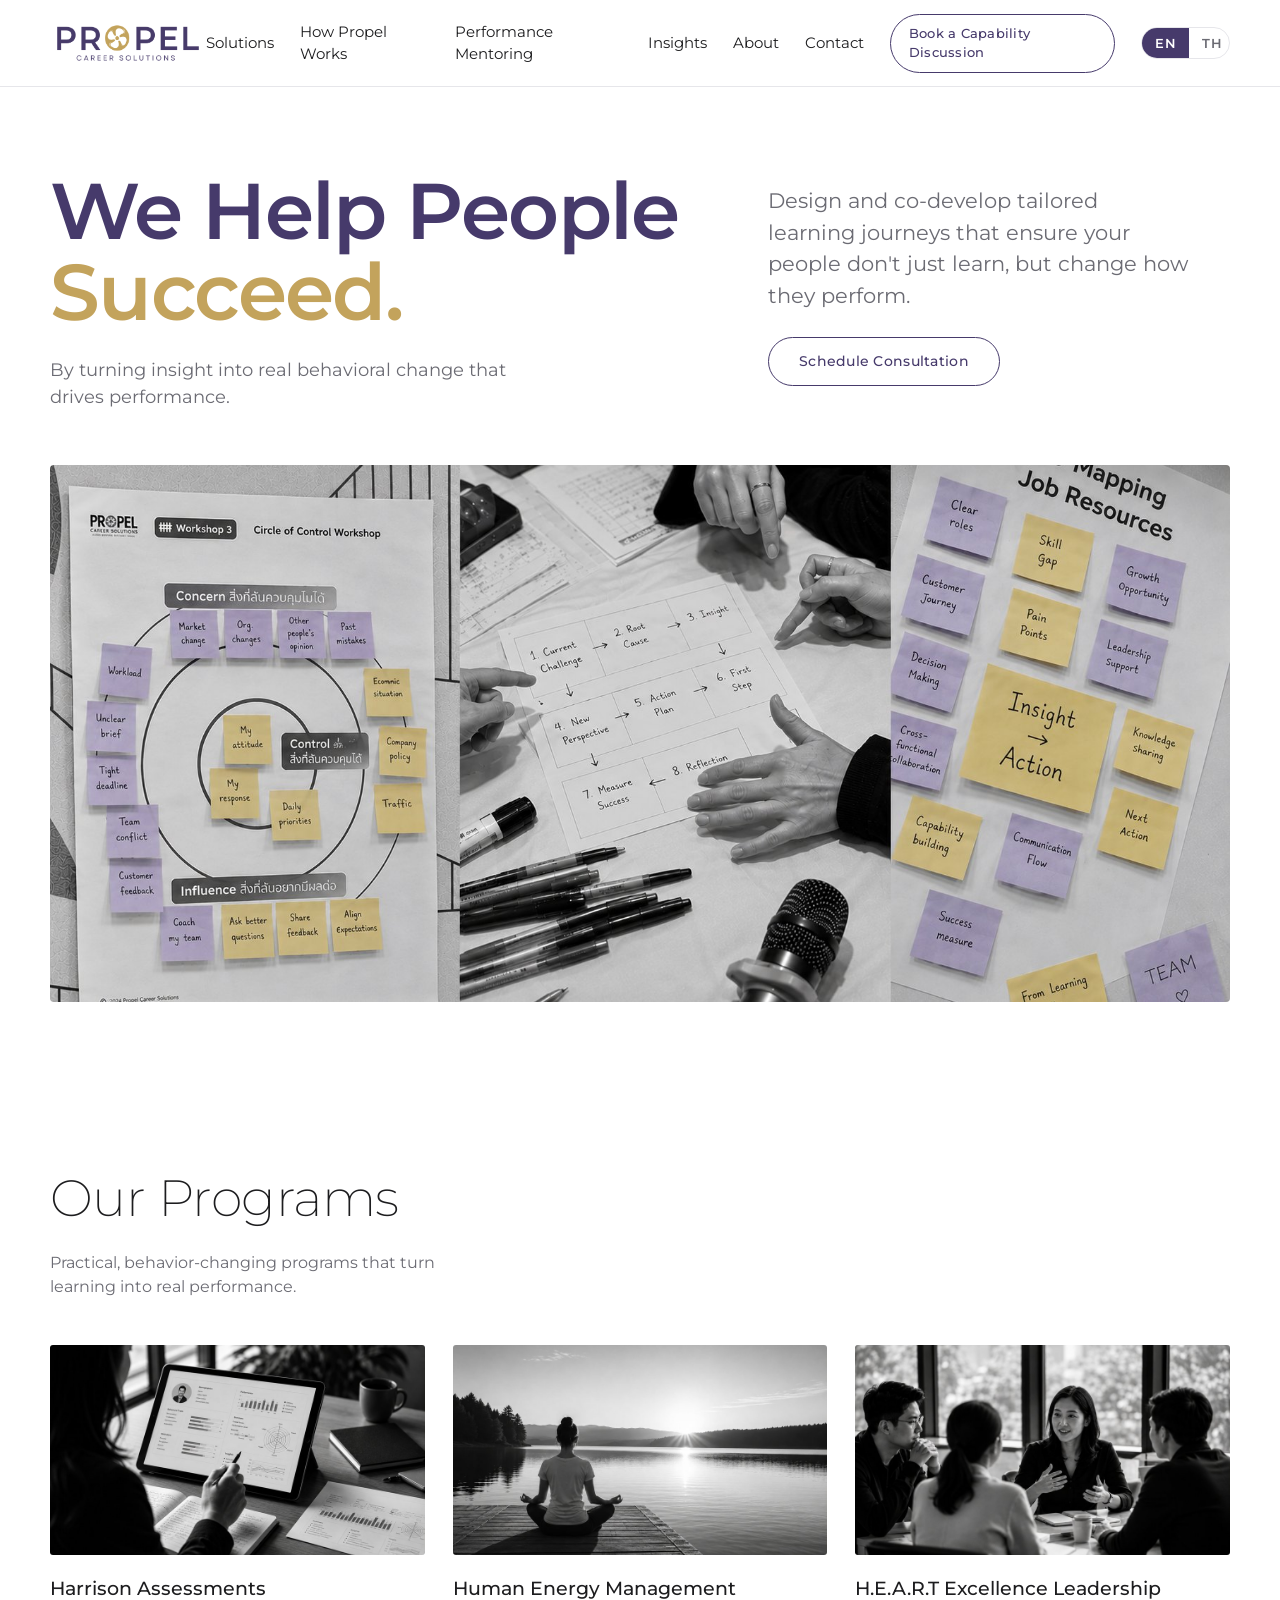
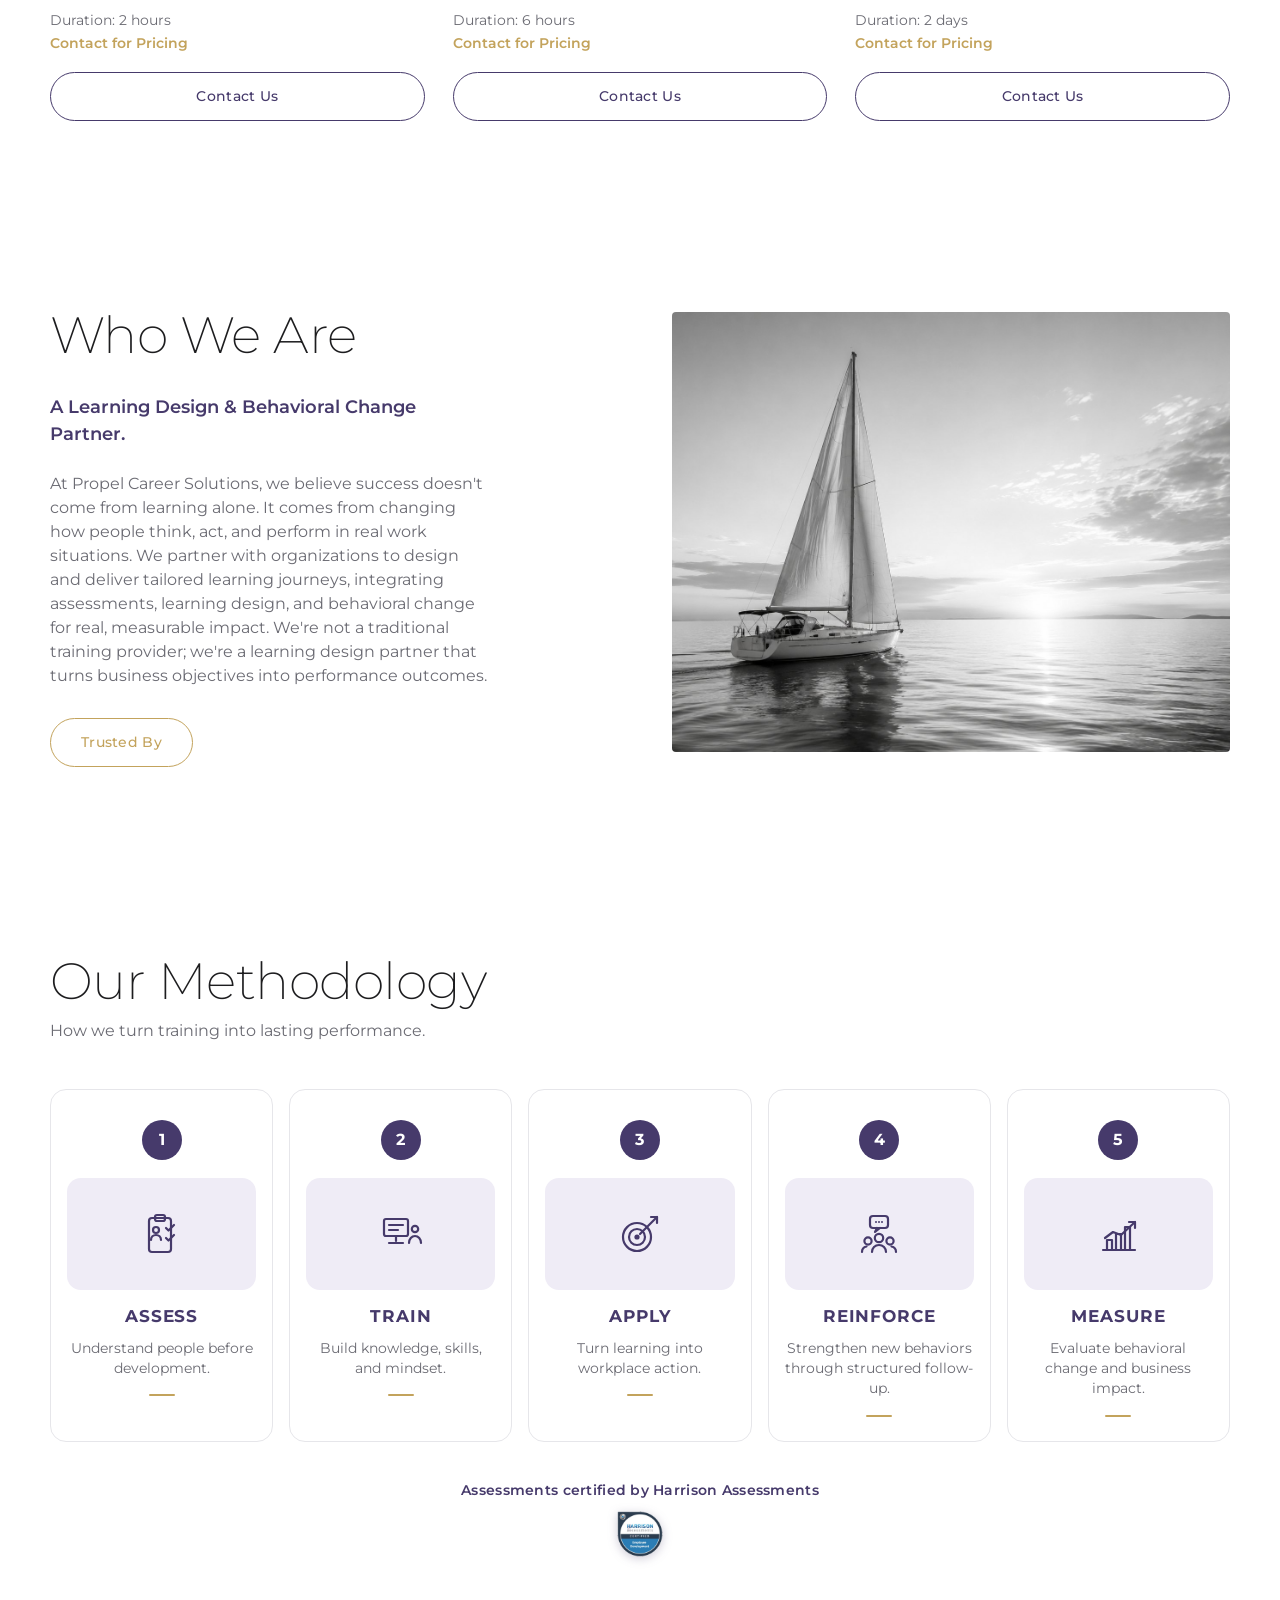
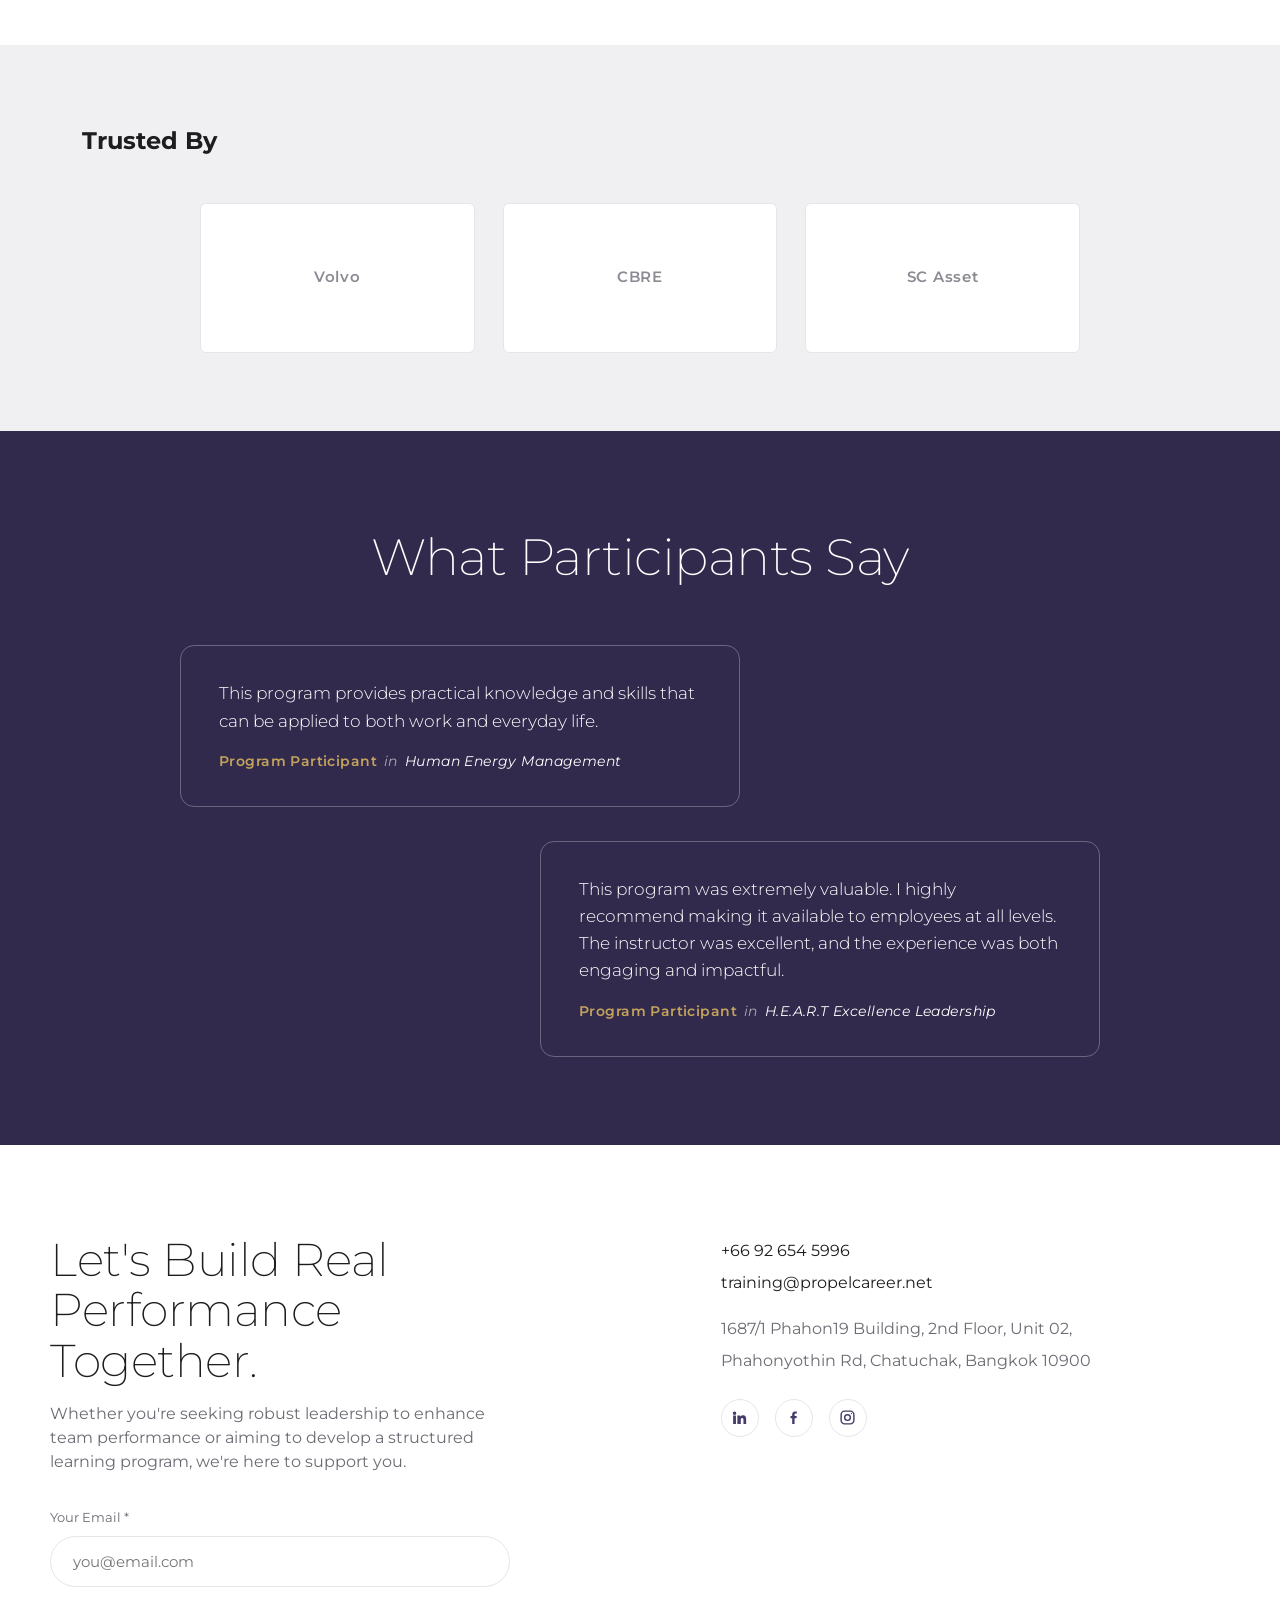
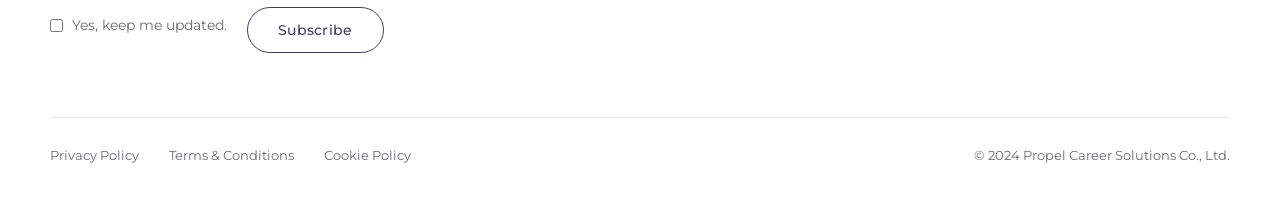
==== index.html @ 8bb2dc91 "Launch: full strategy-doc site — 6 solution pages, solutions hub, How Propel Works, Performance Ment" ====
<!DOCTYPE html>
<html lang="en">
<head>
<meta charset="UTF-8" />
<meta name="viewport" content="width=device-width, initial-scale=1.0" />
<title>Propel Career Solutions</title>
<link rel="preconnect" href="https://fonts.googleapis.com" />
<link rel="preconnect" href="https://fonts.gstatic.com" crossorigin />
<link href="https://fonts.googleapis.com/css2?family=Montserrat:wght@200;300;400;500;600;700&family=Prompt:wght@200;300;400;500;600;700&display=swap" rel="stylesheet" />

<!-- =================================================================== -->
<!--  ✏️  EDIT HERE — ALL WEBSITE TEXT LIVES IN THE <script> AT THE       -->
<!--      BOTTOM OF THIS FILE (look for the COPY block). Every line       -->
<!--      has an English (en) and Thai (th) version. Just replace the     -->
<!--      text between the quotes. Nothing else needs to change.          -->
<!-- =================================================================== -->

<style>
  :root{
    --purple:#463A6B;        /* brand purple */
    --purple-deep:#322A4D;   /* darker purple for dark sections */
    --gold:#C3A35C;          /* brand gold */
    --ink:#1d1d1f;           /* near-black text */
    --ink-soft:#6b6b73;      /* muted gray text */
    --line:#e6e6ea;          /* hairline borders */
    --bg:#ffffff;
    --bg-gray:#f0f0f2;       /* "As Seen On" light gray band */
    --maxw:1180px;
  }
  *{box-sizing:border-box;margin:0;padding:0}
  html{scroll-behavior:smooth}
  body{
    /* English -> Montserrat. Thai glyphs (absent in Montserrat) fall to Prompt */
    font-family:'Montserrat','Prompt',-apple-system,sans-serif;
    color:var(--ink);background:var(--bg);
    -webkit-font-smoothing:antialiased;line-height:1.5;
  }
  /* When Thai is selected, use Prompt for the whole UI */
  html[lang="th"] body{
    font-family:'Prompt','Montserrat',sans-serif;
  }
  .wrap{max-width:var(--maxw);margin:0 auto;padding:0 32px}
  a{color:inherit;text-decoration:none}
  img{max-width:100%;display:block}

  /* ---------- buttons ---------- */
  .btn{
    display:inline-block;border:1px solid var(--purple);color:var(--purple);
    border-radius:999px;padding:13px 30px;font-size:14px;font-weight:500;
    letter-spacing:.02em;transition:all .2s ease;cursor:pointer;background:none;
    font-family:inherit;
  }
  .btn:hover{background:var(--purple);color:#fff}
  .btn-gold{border-color:var(--gold);color:var(--gold)}
  .btn-gold:hover{background:var(--gold);color:#fff}
  .btn-light{border-color:rgba(255,255,255,.6);color:#fff}
  .btn-light:hover{background:#fff;color:var(--purple)}

  /* ---------- nav ---------- */
  header.nav{position:sticky;top:0;z-index:50;background:rgba(255,255,255,.92);
    backdrop-filter:blur(10px);border-bottom:1px solid var(--line)}
  .nav-inner{display:flex;align-items:center;justify-content:space-between;height:86px;padding-left:0;padding-right:0}
  .logo{display:flex;align-items:center}
  .logo img{height:50px;width:auto;display:block}
  nav.links{display:flex;align-items:center;gap:26px}
  nav.links a{font-size:15px;color:var(--ink);font-weight:400;transition:color .15s}
  nav.links a:hover{color:var(--purple)}
  nav.links a.nav-book{padding:9px 18px;font-size:13px;font-weight:500;color:var(--purple)}
  nav.links a.nav-book:hover{color:#fff}
  @media(max-width:1040px){
    nav.links a:not(.nav-book){display:none}
    .hamburger{display:flex}
  }
  .lang{display:flex;border:1px solid var(--line);border-radius:999px;overflow:hidden;font-size:12px}
  .lang button{border:none;background:none;padding:7px 13px;cursor:pointer;font-family:inherit;
    font-weight:600;color:var(--ink-soft);letter-spacing:.05em}
  .lang button.active{background:var(--purple);color:#fff}
  .hamburger{display:none;flex-direction:column;justify-content:center;gap:5px;
    background:none;border:none;cursor:pointer;padding:8px;margin-left:2px}
  .hamburger span{width:24px;height:2px;background:var(--purple);border-radius:2px;transition:.25s}
  .hamburger.open span:nth-child(1){transform:translateY(7px) rotate(45deg)}
  .hamburger.open span:nth-child(2){opacity:0}
  .hamburger.open span:nth-child(3){transform:translateY(-7px) rotate(-45deg)}
  .mobile-menu{display:none;flex-direction:column;background:#fff;border-top:1px solid var(--line)}
  .mobile-menu a{padding:16px 22px;font-size:17px;color:var(--ink);border-bottom:1px solid var(--line);text-decoration:none}
  .mobile-menu a:active{background:var(--bg-gray)}
  .mobile-menu.open{display:flex}

  /* ---------- hero ---------- */
  .hero{padding:84px 0 70px}
  .hero-top{display:grid;grid-template-columns:1.45fr 1fr;gap:48px;align-items:start}
  .hero-side{padding-top:14px}
  .hero h1{font-weight:600;font-size:clamp(44px,6.2vw,86px);line-height:1.02;
    letter-spacing:-.02em;color:var(--purple)}
  .hero h1 .gold{color:var(--gold);font-weight:600}
  .hero-tag{margin-top:24px;color:var(--ink-soft);font-size:18px;line-height:1.5;max-width:460px}
  .hero-side p{color:var(--ink-soft);font-size:21px;line-height:1.5;margin-bottom:26px;max-width:420px}
  .hero-img{margin-top:54px;height:clamp(280px,42vw,540px);border-radius:4px;
    background:#463a6b url("assets/hero-photo.jpg") center/cover no-repeat;
    position:relative;overflow:hidden}
  .hero-img .ph{display:none}

  /* ---------- section heading ---------- */
  .sec{padding:88px 0}
  .sec h2{font-weight:200;font-size:clamp(32px,4vw,52px);letter-spacing:-.01em;color:var(--ink)}
  .lead{color:var(--ink-soft);font-size:16px;max-width:420px}

  /* ---------- programs ---------- */
  .prog-head{margin-bottom:46px}
  .prog-head .lead{margin-top:14px}
  .cards{display:grid;grid-template-columns:repeat(3,1fr);gap:28px}
  .card .thumb{height:210px;border-radius:3px;background:#d9d6e2;position:relative;overflow:hidden;
    display:flex;align-items:center;justify-content:center;color:rgba(255,255,255,.92)}
  .card:nth-child(1) .thumb{background:#463a6b url("assets/prog-harrison.jpg") center/cover no-repeat}
  .card:nth-child(2) .thumb{background:#322a4d url("assets/prog-energy.jpg") center/cover no-repeat}
  .card:nth-child(3) .thumb{background:#322a4d url("assets/prog-leadership.jpg") center/cover no-repeat}
  .card h3{font-size:19px;font-weight:500;margin:20px 0 6px}
  .card .meta{color:var(--ink-soft);font-size:14px}
  .card .price{color:var(--gold);font-size:14px;font-weight:600;margin:2px 0 18px}
  .card .btn{width:100%;text-align:center}

  /* ---------- about ---------- */
  .about{display:grid;grid-template-columns:1fr 1fr;gap:64px;align-items:center}
  .about-img{height:440px;border-radius:4px;
    background:#322a4d url("assets/about-photo.jpg") center/cover no-repeat;
    position:relative;overflow:hidden}
  .about-img .ph{display:none}
  .about-text p{color:var(--ink-soft);font-size:16px;margin:24px 0 30px;max-width:440px}
  .about-text .about-lead{color:var(--purple);font-weight:600;font-size:18px;margin:20px 0 0;max-width:440px}
  /* methodology */
  .method{display:grid;grid-template-columns:repeat(5,1fr);gap:16px;margin-top:46px}
  .mstep{border:1px solid var(--line);border-radius:16px;padding:30px 16px 24px;text-align:center;position:relative}
  .mnum{width:40px;height:40px;border-radius:50%;background:var(--purple);color:#fff;font-weight:700;font-size:16px;
    display:flex;align-items:center;justify-content:center;margin:0 auto 18px}
  .micon{width:100%;height:112px;border-radius:14px;background:#efecf6;display:flex;align-items:center;justify-content:center;margin:0 auto 14px;position:relative}
  .micon svg{width:48px;height:48px;color:var(--purple)}
  .mstep h3{font-size:17px;font-weight:700;letter-spacing:.05em;color:var(--purple);text-transform:uppercase;margin-bottom:8px}
  .mstep p{font-size:13.5px;color:var(--ink-soft);line-height:1.5}
  .mstep::after{content:"";display:block;width:26px;height:2px;background:var(--gold);border-radius:2px;margin:16px auto 0}
  .micon{position:relative}
  .method-cert{display:flex;flex-direction:column;align-items:center;gap:10px;margin-top:38px}
  .method-cert img{width:46px;height:46px;filter:drop-shadow(0 2px 5px rgba(70,58,107,.25))}
  .method-cert span{font-size:14px;font-weight:600;color:var(--purple);letter-spacing:.02em}
  @media(max-width:860px){.method{grid-template-columns:1fr 1fr;gap:14px}}
  @media(max-width:480px){.method{grid-template-columns:1fr}}

  /* ---------- clients ---------- */
  .clients{background:var(--bg-gray);padding:78px 0}
  .clients h2{margin-bottom:44px}
  .logos{display:grid;grid-template-columns:repeat(3,1fr);gap:28px;max-width:880px;margin:0 auto}
  .logos .box{height:150px;background:#fff;border:1px solid var(--line);border-radius:6px;
    display:flex;align-items:center;justify-content:center;color:#8a8a93;font-size:15px;
    font-weight:600;letter-spacing:.05em;padding:26px}
  .logos .box img{max-height:64px;max-width:80%;width:auto;object-fit:contain}

  /* ---------- dark sections ---------- */
  .dark{background:var(--purple-deep);color:#fff}
  .dark h2{color:#fff;text-align:center;margin-bottom:50px}
  .posts{display:grid;grid-template-columns:repeat(3,1fr);gap:26px}
  .post{height:300px;border-radius:3px;position:relative;overflow:hidden;
    background:linear-gradient(180deg,#5a4f80,#322a4d)}
  .post:nth-child(2){background:linear-gradient(180deg,#7d7148,#322a4d)}
  .post:nth-child(3){background:linear-gradient(180deg,#6b6286,#241e38)}
  .post .pt{position:absolute;left:24px;right:24px;bottom:22px;color:#fff;
    font-size:18px;font-weight:500;line-height:1.3}
  .post .pdate{position:absolute;left:24px;top:22px;color:#ffffff99;font-size:12px;letter-spacing:.06em}

  /* ---------- testimonials ---------- */
  .quotes{display:flex;flex-direction:column;gap:34px;max-width:920px;margin:0 auto}
  .quote{border:1px solid rgba(255,255,255,.28);border-radius:14px;padding:34px 38px;max-width:560px}
  .quote:nth-child(even){align-self:flex-end}
  .quote p{font-size:17px;font-weight:300;line-height:1.6;color:#fff;margin-bottom:16px}
  .quote .who{font-size:14px;letter-spacing:.03em}
  .quote .who .role{color:var(--gold);font-weight:600}
  .quote .who .cin{font-style:italic;color:rgba(255,255,255,.6);font-weight:400;margin:0 7px}
  .quote .who .course{font-style:italic;font-weight:400;color:#fff}

  /* ---------- subscribe + footer ---------- */
  .foot{padding:90px 0 50px}
  .foot-top{display:grid;grid-template-columns:1.2fr 1fr;gap:60px}
  .foot h2{font-weight:200;font-size:clamp(30px,3.6vw,46px);letter-spacing:-.01em;max-width:480px;line-height:1.1}
  .sub-sub{color:var(--ink-soft);font-size:16px;max-width:470px;margin-top:16px}
  .field{margin-top:34px;max-width:460px}
  .field label{display:block;font-size:13px;color:var(--ink-soft);margin-bottom:8px}
  .field input[type=email]{width:100%;border:1px solid var(--line);border-radius:999px;
    padding:15px 22px;font-size:15px;font-family:inherit;outline:none}
  .field input[type=email]:focus{border-color:var(--purple)}
  .subrow{display:flex;align-items:center;gap:20px;margin-top:20px;flex-wrap:wrap}
  .subrow label{display:flex;align-items:center;gap:9px;font-size:14px;color:var(--ink-soft)}
  .contact{font-size:16px;color:var(--ink);line-height:2}
  .contact .muted{color:var(--ink-soft)}
  .social{display:flex;gap:16px;margin-top:22px}
  .social a{width:38px;height:38px;border:1px solid var(--line);border-radius:50%;
    display:flex;align-items:center;justify-content:center;color:var(--purple);transition:all .2s}
  .social a:hover{background:var(--purple);color:#fff;border-color:var(--purple)}
  .legal{border-top:1px solid var(--line);margin-top:64px;padding-top:28px;
    display:flex;justify-content:space-between;flex-wrap:wrap;gap:18px;
    font-size:13px;color:var(--ink-soft)}
  .legal .ll{display:flex;gap:30px;flex-wrap:wrap}

  /* ---------- responsive ---------- */
  @media(max-width:860px){
    nav.links{gap:14px}
    nav.links a:not(.nav-book){display:none}
    .nav-inner{padding-left:22px;padding-right:22px}
    .hamburger{display:flex}
    .hero.wrap,.sec.wrap,.foot.wrap{padding-left:22px;padding-right:22px}
    .hero-top,.prog-head,.about,.foot-top{grid-template-columns:1fr;gap:30px}
    .cards,.logos,.posts{grid-template-columns:1fr}
    .logos{grid-template-columns:1fr 1fr}
    .quote,.quote:nth-child(even){align-self:stretch;max-width:none}
    .about-img{height:320px}
    .hero-side{order:2}
  }
</style>
<!-- structured-data -->
<script type="application/ld+json">
{
 "@context": "https://schema.org",
 "@graph": [
  {
   "@type": "Organization",
   "@id": "https://propelcareer.net/#org",
   "name": "Propel Career Solutions",
   "url": "https://propelcareer.net/",
   "logo": "https://propelcareer.net/assets/propel-logo-official.png",
   "description": "A partner in capability development and performance mentoring in Thailand — turning training into workplace application and measurable progress.",
   "email": "training@propelcareer.net",
   "telephone": "+66926545996",
   "address": {
    "@type": "PostalAddress",
    "streetAddress": "1687/1 Phahon19 Building, 2nd Floor, Unit 02, Phahonyothin Rd",
    "addressLocality": "Chatuchak",
    "addressRegion": "Bangkok",
    "postalCode": "10900",
    "addressCountry": "TH"
   }
  },
  {
   "@type": "WebSite",
   "name": "Propel Career Solutions",
   "url": "https://propelcareer.net/",
   "publisher": {
    "@id": "https://propelcareer.net/#org"
   }
  }
 ]
}
</script>
</head>
<body>

<!-- ===================== NAV ===================== -->
<header class="nav">
  <div class="wrap nav-inner">
    <a class="logo" href="#top">
      <img src="assets/propel-logo-official.png" alt="Propel Career Solutions" />
    </a>
    <nav class="links">
      <a href="solutions.html" data-i18n="nav_solutions">Solutions</a>
      <a href="how-propel-works.html" data-i18n="nav_how">How Propel Works</a>
      <a href="performance-mentoring.html" data-i18n="nav_mentoring">Performance Mentoring</a>
      <a href="insights.html" data-i18n="nav_insights">Insights</a>
      <a href="about.html" data-i18n="nav_about">About</a>
      <a href="contact.html" data-i18n="nav_contact">Contact</a>
      <a href="contact.html" class="btn nav-book" data-i18n="nav_book">Book a Capability Discussion</a>
      <div class="lang">
        <button data-lang="en" class="active">EN</button>
        <button data-lang="th">TH</button>
      </div>
      <button class="hamburger" aria-label="Menu" onclick="toggleMenu()"><span></span><span></span><span></span></button>
    </nav>
  </div>
  <div class="mobile-menu" id="mmenu">
    <a href="solutions.html" data-i18n="nav_solutions" onclick="closeMenu()">Solutions</a>
    <a href="how-propel-works.html" data-i18n="nav_how" onclick="closeMenu()">How Propel Works</a>
    <a href="performance-mentoring.html" data-i18n="nav_mentoring" onclick="closeMenu()">Performance Mentoring</a>
    <a href="insights.html" data-i18n="nav_insights" onclick="closeMenu()">Insights</a>
    <a href="about.html" data-i18n="nav_about" onclick="closeMenu()">About</a>
    <a href="contact.html" data-i18n="nav_contact" onclick="closeMenu()">Contact</a>
  </div>
</header>

<a id="top"></a>

<!-- ===================== HERO ===================== -->
<section class="hero wrap">
  <div class="hero-top">
    <div class="hero-lead">
      <h1><span data-i18n="hero_line1">Navigate.</span> <span data-i18n="hero_line2">Grow.</span><br /><span class="gold" data-i18n="hero_line3">Arrive.</span></h1>
      <p class="hero-tag" data-i18n="hero_tag">By turning insight into real behavioral change that drives performance.</p>
    </div>
    <div class="hero-side">
      <p data-i18n="hero_sub">A welcoming line that tells visitors what Propel does and why it matters to their career journey.</p>
      <a class="btn" href="#contact" data-i18n="hero_cta">Explore Programs</a>
    </div>
  </div>
  <div class="hero-img"><div class="ph" data-i18n="hero_img">[ hero image — replace ]</div></div>
</section>

<!-- ===================== PROGRAMS ===================== -->
<section class="sec wrap" id="programs">
  <div class="prog-head">
    <h2 data-i18n="prog_title">Career Development Programs</h2>
    <p class="lead" data-i18n="prog_lead">A short paragraph introducing your training and coaching programs.</p>
  </div>
  <div class="cards">
    <div class="card">
      <div class="thumb"></div>
      <h3 data-i18n="p1_title">Program One</h3>
      <div class="meta" data-i18n="p1_meta">Duration / format</div>
      <div class="price" data-i18n="p1_price">Free</div>
      <a class="btn" href="#contact" data-i18n="card_cta">View Details</a>
    </div>
    <div class="card">
      <div class="thumb"></div>
      <h3 data-i18n="p2_title">Program Two</h3>
      <div class="meta" data-i18n="p2_meta">Duration / format</div>
      <div class="price" data-i18n="p2_price">Free</div>
      <a class="btn" href="#contact" data-i18n="card_cta2">View Details</a>
    </div>
    <div class="card">
      <div class="thumb"></div>
      <h3 data-i18n="p3_title">Program Three</h3>
      <div class="meta" data-i18n="p3_meta">Duration / format</div>
      <div class="price" data-i18n="p3_price">Free</div>
      <a class="btn" href="#contact" data-i18n="card_cta3">View Details</a>
    </div>
  </div>
</section>

<!-- ===================== ABOUT ===================== -->
<section class="sec wrap" id="about">
  <div class="about">
    <div class="about-text">
      <h2 data-i18n="about_title">About</h2>
      <p class="about-lead" data-i18n="about_lead">A Learning Design &amp; Behavioral Change Partner.</p>
      <p data-i18n="about_body">A space to share Propel's story.</p>
      <a class="btn btn-gold" href="#clients" data-i18n="about_cta">Read More</a>
    </div>
    <div class="about-img"><div class="ph" data-i18n="about_img">[ portrait / team photo ]</div></div>
  </div>
</section>

<!-- ===================== METHODOLOGY ===================== -->
<section class="sec wrap" id="methodology">
  <h2 data-i18n="method_title">Our Methodology</h2>
  <p class="lead" data-i18n="method_lead">How we turn training into lasting performance.</p>
  <div class="method">
    <div class="mstep certified">
      <div class="mnum">1</div>
      <div class="micon"><svg viewBox="0 0 48 48" fill="none" stroke="currentColor" stroke-width="2.2" stroke-linecap="round" stroke-linejoin="round"><rect x="11" y="8" width="22" height="34" rx="3"/><rect x="17" y="5" width="10" height="6" rx="2"/><circle cx="18" cy="20" r="3"/><path d="M13 30c0-3 2.2-5 5-5s5 2 5 5"/><path d="M28 18l2.5 2.5L36 15"/><path d="M28 28l2.5 2.5L36 25"/></svg></div>
      <h3 data-i18n="m1_t">Assess</h3>
      <p data-i18n="m1_d">Understand people before development.</p>
    </div>
    <div class="mstep">
      <div class="mnum">2</div>
      <div class="micon"><svg viewBox="0 0 48 48" fill="none" stroke="currentColor" stroke-width="2.2" stroke-linecap="round" stroke-linejoin="round"><rect x="7" y="9" width="24" height="17" rx="2"/><line x1="12" y1="15" x2="26" y2="15"/><line x1="12" y1="20" x2="21" y2="20"/><line x1="19" y1="26" x2="19" y2="31"/><line x1="12" y1="33" x2="26" y2="33"/><circle cx="38" cy="19" r="3.2"/><path d="M32 33c0-4 2.7-7 6-7s6 3 6 7"/></svg></div>
      <h3 data-i18n="m2_t">Train</h3>
      <p data-i18n="m2_d">Build knowledge, skills, and mindset.</p>
    </div>
    <div class="mstep">
      <div class="mnum">3</div>
      <div class="micon"><svg viewBox="0 0 48 48" fill="none" stroke="currentColor" stroke-width="2.2" stroke-linecap="round" stroke-linejoin="round"><circle cx="21" cy="27" r="14"/><circle cx="21" cy="27" r="8"/><circle cx="21" cy="27" r="2.6" fill="currentColor" stroke="none"/><line x1="24" y1="24" x2="41" y2="7"/><path d="M35 7h6v6"/></svg></div>
      <h3 data-i18n="m3_t">Apply</h3>
      <p data-i18n="m3_d">Turn learning into workplace action.</p>
    </div>
    <div class="mstep">
      <div class="mnum">4</div>
      <div class="micon"><svg viewBox="0 0 48 48" fill="none" stroke="currentColor" stroke-width="2.2" stroke-linecap="round" stroke-linejoin="round"><rect x="15" y="6" width="18" height="12" rx="3"/><circle cx="21" cy="12" r="1" fill="currentColor" stroke="none"/><circle cx="24" cy="12" r="1" fill="currentColor" stroke="none"/><circle cx="27" cy="12" r="1" fill="currentColor" stroke="none"/><path d="M22 18l-2 4 5-4"/><circle cx="24" cy="28" r="4.2"/><circle cx="13" cy="31" r="3.6"/><circle cx="35" cy="31" r="3.6"/><path d="M17 42c0-4 3-7 7-7s7 3 7 7"/><path d="M7 42c0-3 2-5 4.5-5.5"/><path d="M41 42c0-3-2-5-4.5-5.5"/></svg></div>
      <h3 data-i18n="m4_t">Reinforce</h3>
      <p data-i18n="m4_d">Strengthen new behaviors through structured follow-up.</p>
    </div>
    <div class="mstep">
      <div class="mnum">5</div>
      <div class="micon"><svg viewBox="0 0 48 48" fill="none" stroke="currentColor" stroke-width="2.2" stroke-linecap="round" stroke-linejoin="round"><line x1="9" y1="40" x2="41" y2="40"/><rect x="13" y="30" width="5" height="10"/><rect x="22" y="24" width="5" height="16"/><rect x="31" y="17" width="5" height="23"/><path d="M11 28l8-6 8 3 14-13"/><path d="M35 12h6v6"/></svg></div>
      <h3 data-i18n="m5_t">Measure</h3>
      <p data-i18n="m5_d">Evaluate behavioral change and business impact.</p>
    </div>
  </div>
  <div class="method-cert"><span data-i18n="method_cert">Certified by Harrison Assessments</span><img src="assets/harrison-certified.png" alt="Harrison Assessments Certified — Employee Development" /></div>
</section>

<!-- ===================== CLIENTS ===================== -->
<section class="clients" id="clients">
  <div class="wrap">
    <h2 data-i18n="clients_title">Trusted By</h2>
    <div class="logos">
      <div class="box"><span data-i18n="cl1">Client 1</span></div>
      <div class="box"><span data-i18n="cl2">Client 2</span></div>
      <div class="box"><span data-i18n="cl3">Client 3</span></div>
    </div>
  </div>
</section>

<!-- ===================== INSIGHTS (dark) — hidden until blog content is ready ===================== -->
<section class="dark sec" id="insights" style="display:none">
  <div class="wrap">
    <h2 data-i18n="posts_title">Latest Insights</h2>
    <div class="posts">
      <div class="post"><div class="pdate" data-i18n="b1_date">Date</div><div class="pt" data-i18n="b1_title">Article title one</div></div>
      <div class="post"><div class="pdate" data-i18n="b2_date">Date</div><div class="pt" data-i18n="b2_title">Article title two</div></div>
      <div class="post"><div class="pdate" data-i18n="b3_date">Date</div><div class="pt" data-i18n="b3_title">Article title three</div></div>
    </div>
  </div>
</section>

<!-- ===================== TESTIMONIALS (dark) ===================== -->
<section class="dark sec">
  <div class="wrap">
    <h2 data-i18n="test_title">Testimonials</h2>
    <div class="quotes">
      <div class="quote">
        <p data-i18n="t1_text">A short quote from a client about working with Propel and the results they saw.</p>
        <div class="who"><span class="role" data-i18n="t1_who">Program Participant</span><span class="cin" data-i18n="t_in">in</span><span class="course" data-i18n="t1_course">Human Energy Management</span></div>
      </div>
      <div class="quote">
        <p data-i18n="t2_text">A short quote from a client about working with Propel and the results they saw.</p>
        <div class="who"><span class="role" data-i18n="t2_who">Program Participant</span><span class="cin" data-i18n="t_in">in</span><span class="course" data-i18n="t2_course">H.E.A.R.T Excellence Leadership</span></div>
      </div>
    </div>
  </div>
</section>

<!-- ===================== SUBSCRIBE + FOOTER ===================== -->
<section class="foot wrap" id="contact">
  <div class="foot-top">
    <div>
      <h2 data-i18n="sub_title">Get career insights in your inbox. Subscribe.</h2>
      <p class="sub-sub" data-i18n="sub_sub"></p>
      <form class="field" onsubmit="return false">
        <label data-i18n="sub_label">Your Email *</label>
        <input type="email" placeholder="you@email.com" />
        <div class="subrow">
          <label><input type="checkbox" /> <span data-i18n="sub_check">Yes, subscribe me to your newsletter.</span></label>
          <button class="btn" type="submit" data-i18n="sub_btn">Subscribe</button>
        </div>
      </form>
    </div>
    <div class="contact">
      <div data-i18n="c_phone">+66 0-000-0000</div>
      <div data-i18n="c_email">hello@propelcareer.co</div>
      <div style="height:14px"></div>
      <div class="muted" data-i18n="c_addr1">Address line 1</div>
      <div class="muted" data-i18n="c_addr2">Bangkok, Thailand</div>
      <div class="social">
        <a href="#" aria-label="LinkedIn"><svg width="17" height="17" viewBox="0 0 24 24" fill="currentColor"><path d="M4.98 3.5A2.5 2.5 0 1 0 5 8.5a2.5 2.5 0 0 0-.02-5zM3 9h4v12H3zM9 9h3.8v1.7h.05c.53-1 1.83-2.05 3.77-2.05 4.03 0 4.78 2.65 4.78 6.1V21H17.6v-5.3c0-1.27-.02-2.9-1.77-2.9-1.77 0-2.04 1.38-2.04 2.8V21H9z"/></svg></a>
        <a href="#" aria-label="Facebook"><svg width="17" height="17" viewBox="0 0 24 24" fill="currentColor"><path d="M13.5 21v-8h2.7l.4-3.1h-3.1V7.9c0-.9.25-1.5 1.55-1.5h1.65V3.6c-.3-.04-1.3-.13-2.46-.13-2.43 0-4.1 1.48-4.1 4.21V9.9H7.8V13h2.34v8z"/></svg></a>
        <a href="#" aria-label="Instagram"><svg width="17" height="17" viewBox="0 0 24 24" fill="none" stroke="currentColor" stroke-width="2"><rect x="3" y="3" width="18" height="18" rx="5"/><circle cx="12" cy="12" r="4"/><circle cx="17.5" cy="6.5" r="1" fill="currentColor" stroke="none"/></svg></a>
      </div>
    </div>
  </div>
  <div class="legal">
    <div class="ll">
      <a href="#" data-i18n="l_privacy">Privacy Policy</a>
      <a href="#" data-i18n="l_terms">Terms &amp; Conditions</a>
      <a href="#" data-i18n="l_cookie">Cookie Policy</a>
    </div>
    <div data-i18n="l_copy">© 2026 Propel Career Solutions Co., Ltd.</div>
  </div>
</section>

<script>
/* ===================================================================
   ✏️  EDIT YOUR CONTENT HERE
   Each line has an English (en) and Thai (th) version.
   Replace the text between the quotes — keep the keys the same.
   =================================================================== */
const COPY = {
  en: {
    nav_about:"About", nav_programs:"Programs", nav_journey:"Talent Journey", nav_insights:"Insights", nav_contact:"Contact",
    nav_solutions:"Solutions", nav_how:"How Propel Works", nav_mentoring:"Performance Mentoring", nav_book:"Book a Capability Discussion",
    journey_title:"Talent Journey", journey_lead:"Coming soon — the Propel talent development journey.",

    hero_line1:"We Help People", hero_line2:"", hero_line3:"Succeed.",
    hero_tag:"By turning insight into real behavioral change that drives performance.",
    hero_sub:"Design and co-develop tailored learning journeys that ensure your people don't just learn, but change how they perform.",
    hero_cta:"Schedule Consultation", hero_img:"[ hero image — replace ]",

    prog_title:"Our Programs",
    prog_lead:"Practical, behavior-changing programs that turn learning into real performance.",
    p1_title:"Harrison Assessments", p1_meta:"Duration: 2 hours", p1_price:"Contact for Pricing",
    p2_title:"Human Energy Management", p2_meta:"Duration: 6 hours", p2_price:"Contact for Pricing",
    p3_title:"H.E.A.R.T Excellence Leadership", p3_meta:"Duration: 2 days", p3_price:"Contact for Pricing",
    card_cta:"Contact Us", card_cta2:"Contact Us", card_cta3:"Contact Us",

    about_title:"Who We Are",
    about_lead:"A Learning Design & Behavioral Change Partner.",
    about_body:"At Propel Career Solutions, we believe success doesn't come from learning alone. It comes from changing how people think, act, and perform in real work situations. We partner with organizations to design and deliver tailored learning journeys, integrating assessments, learning design, and behavioral change for real, measurable impact. We're not a traditional training provider; we're a learning design partner that turns business objectives into performance outcomes.",
    about_cta:"Trusted By", about_img:"[ portrait / team photo ]",
    method_title:"Our Methodology", method_lead:"How we turn training into lasting performance.",
    m1_t:"Assess", m1_d:"Understand people before development.",
    m2_t:"Train", m2_d:"Build knowledge, skills, and mindset.",
    m3_t:"Apply", m3_d:"Turn learning into workplace action.",
    m4_t:"Reinforce", m4_d:"Strengthen new behaviors through structured follow-up.",
    m5_t:"Measure", m5_d:"Evaluate behavioral change and business impact.",
    method_cert:"Assessments certified by Harrison Assessments",

    clients_title:"Trusted By",
    cl1:"Volvo", cl2:"CBRE", cl3:"SC Asset",

    posts_title:"Latest Insights",
    b1_date:"[Date]", b1_title:"[Article title one]",
    b2_date:"[Date]", b2_title:"[Article title two]",
    b3_date:"[Date]", b3_title:"[Article title three]",

    test_title:"What Participants Say",
    t_in:"in",
    t1_text:"This program provides practical knowledge and skills that can be applied to both work and everyday life.", t1_who:"Program Participant", t1_course:"Human Energy Management",
    t2_text:"This program was extremely valuable. I highly recommend making it available to employees at all levels. The instructor was excellent, and the experience was both engaging and impactful.", t2_who:"Program Participant", t2_course:"H.E.A.R.T Excellence Leadership",
    t3_text:"", t3_who:"",

    sub_title:"Let's Build Real Performance Together.",
    sub_sub:"Whether you're seeking robust leadership to enhance team performance or aiming to develop a structured learning program, we're here to support you.",
    sub_label:"Your Email *", sub_check:"Yes, keep me updated.", sub_btn:"Subscribe",
    c_phone:"+66 92 654 5996", c_email:"training@propelcareer.net",
    c_addr1:"1687/1 Phahon19 Building, 2nd Floor, Unit 02,", c_addr2:"Phahonyothin Rd, Chatuchak, Bangkok 10900",
    l_privacy:"Privacy Policy", l_terms:"Terms & Conditions", l_cookie:"Cookie Policy",
    l_copy:"© 2024 Propel Career Solutions Co., Ltd."
  },
  th: {
    nav_about:"เกี่ยวกับเรา", nav_programs:"โปรแกรม", nav_journey:"เส้นทางพัฒนาศักยภาพ", nav_insights:"บทความ", nav_contact:"ติดต่อ",
    nav_solutions:"โซลูชัน", nav_how:"แนวทางการทำงาน", nav_mentoring:"การโค้ชเพื่อผลงาน", nav_book:"นัดพูดคุยกับเรา",
    journey_title:"เส้นทางพัฒนาศักยภาพ", journey_lead:"เร็ว ๆ นี้ — เส้นทางการพัฒนาศักยภาพคนของ Propel",

    hero_line1:"เราช่วยให้ผู้คน", hero_line2:"", hero_line3:"ประสบความสำเร็จ",
    hero_tag:"เปลี่ยนความเข้าใจเชิงลึกให้เป็นการเปลี่ยนแปลงพฤติกรรมที่เกิดขึ้นจริง และสร้างผลลัพธ์ที่วัดผลได้",
    hero_sub:"ออกแบบและร่วมพัฒนาเส้นทางการเรียนรู้ที่เหมาะกับองค์กรของคุณ เพื่อให้คนของคุณไม่ใช่แค่ได้เรียนรู้ แต่เปลี่ยนวิธีการทำงานให้เกิดผลลัพธ์จริง",
    hero_cta:"นัดพูดคุยกับเรา", hero_img:"[ ภาพหน้าปก — แทนที่ ]",

    prog_title:"โปรแกรมของเรา",
    prog_lead:"โปรแกรมที่เน้นการลงมือทำและเปลี่ยนพฤติกรรม เพื่อเปลี่ยนการเรียนรู้ให้เป็นผลลัพธ์จริง",
    p1_title:"Harrison Assessments", p1_meta:"ระยะเวลา: 2 ชั่วโมง", p1_price:"ติดต่อสอบถามราคา",
    p2_title:"Human Energy Management", p2_meta:"ระยะเวลา: 6 ชั่วโมง", p2_price:"ติดต่อสอบถามราคา",
    p3_title:"H.E.A.R.T Excellence Leadership", p3_meta:"ระยะเวลา: 2 วัน", p3_price:"ติดต่อสอบถามราคา",
    card_cta:"ติดต่อเรา", card_cta2:"ติดต่อเรา", card_cta3:"ติดต่อเรา",

    about_title:"ทำความรู้จักกับเรา",
    about_lead:"พาร์ทเนอร์ด้านการออกแบบการเรียนรู้และการเปลี่ยนแปลงพฤติกรรม",
    about_body:"ที่ Propel Career Solutions เราเชื่อว่าความสำเร็จไม่ได้เกิดจากการเรียนรู้เพียงอย่างเดียว แต่เกิดจากการเปลี่ยนแปลงวิธีคิด วิธีลงมือทำ และวิธีสร้างผลงานจริงในบริบทการทำงาน เราทำงานร่วมกับองค์กรในการออกแบบและส่งมอบเส้นทางการเรียนรู้ที่เหมาะสมกับแต่ละองค์กร โดยผสานการประเมิน การออกแบบการเรียนรู้ และการเปลี่ยนแปลงพฤติกรรม เพื่อสร้างผลลัพธ์ที่ชัดเจนและวัดผลได้ เราไม่ใช่ผู้ให้บริการฝึกอบรมแบบเดิม แต่เป็นพาร์ทเนอร์ด้านการออกแบบการเรียนรู้ที่ช่วยเปลี่ยนเป้าหมายทางธุรกิจให้กลายเป็นผลลัพธ์ด้านศักยภาพและการปฏิบัติงาน",
    about_cta:"องค์กรที่ไว้วางใจเรา", about_img:"[ ภาพทีม / บุคคล ]",
    method_title:"แนวทางของเรา", method_lead:"เราเปลี่ยนการอบรมให้เป็นผลลัพธ์ที่ยั่งยืนอย่างไร",
    m1_t:"ประเมิน", m1_d:"เข้าใจคนก่อนเริ่มพัฒนา",
    m2_t:"อบรม", m2_d:"สร้างความรู้ ทักษะ และทัศนคติ",
    m3_t:"นำไปใช้", m3_d:"เปลี่ยนการเรียนรู้เป็นการลงมือทำในงานจริง",
    m4_t:"เสริมย้ำ", m4_d:"เสริมพฤติกรรมใหม่ผ่านการติดตามอย่างเป็นระบบ",
    m5_t:"วัดผล", m5_d:"ประเมินการเปลี่ยนแปลงพฤติกรรมและผลลัพธ์ทางธุรกิจ",
    method_cert:"การประเมินได้รับการรับรองโดย Harrison Assessments",

    clients_title:"ลูกค้าที่ไว้วางใจเรา",
    cl1:"Volvo", cl2:"CBRE", cl3:"SC Asset",

    posts_title:"บทความล่าสุด",
    b1_date:"[วันที่]", b1_title:"[หัวข้อบทความที่ 1]",
    b2_date:"[วันที่]", b2_title:"[หัวข้อบทความที่ 2]",
    b3_date:"[วันที่]", b3_title:"[หัวข้อบทความที่ 3]",

    test_title:"เสียงจากผู้เข้าร่วม",
    t_in:"ใน",
    t1_text:"เป็นการอบรมที่ทำให้เกิดประโยชน์ สามารถนำไปใช้กับการทำงานและชีวิตประจำวันของเราเองได้", t1_who:"ผู้เข้าร่วมโปรแกรม", t1_course:"Human Energy Management",
    t2_text:"อยากให้จัดให้พนักงานระดับอื่น ๆ ได้เข้าร่วม มันมีประโยชน์มาก ๆ อาจารย์สอนดีมาก ๆ ประทับใจ", t2_who:"ผู้เข้าร่วมโปรแกรม", t2_course:"H.E.A.R.T Excellence Leadership",
    t3_text:"", t3_who:"",

    sub_title:"ร่วมขับเคลื่อนศักยภาพสู่ผลลัพธ์ที่ยั่งยืน",
    sub_sub:"ไม่ว่าคุณต้องการเสริมสร้างความเป็นผู้นำ ยกระดับประสิทธิภาพของทีม หรือออกแบบเส้นทางการเรียนรู้ที่ตอบโจทย์องค์กร เราพร้อมสนับสนุนคุณในทุกขั้นตอนของการพัฒนา",
    sub_label:"อีเมลของคุณ *", sub_check:"ใช่ ฉันต้องการรับข่าวสาร", sub_btn:"สมัคร",
    c_phone:"+66 92 654 5996", c_email:"training@propelcareer.net",
    c_addr1:"1687/1 อาคารพหลโยธิน 19 ชั้น 2 ยูนิต 02", c_addr2:"ถ.พหลโยธิน จตุจักร กรุงเทพฯ 10900",
    l_privacy:"นโยบายความเป็นส่วนตัว", l_terms:"ข้อกำหนดและเงื่อนไข", l_cookie:"นโยบายคุกกี้",
    l_copy:"© 2024 บริษัท โพรเพล แคเรียร์ โซลูชันส์ จำกัด"
  }
};

function toggleMenu(){
  document.getElementById('mmenu').classList.toggle('open');
  document.querySelector('.hamburger').classList.toggle('open');
}
function closeMenu(){
  document.getElementById('mmenu').classList.remove('open');
  document.querySelector('.hamburger').classList.remove('open');
}
function setLang(lang){
  const dict = COPY[lang];
  document.querySelectorAll('[data-i18n]').forEach(el=>{
    const k = el.getAttribute('data-i18n');
    if(dict[k] !== undefined) el.textContent = dict[k];
  });
  document.documentElement.lang = lang;
  document.querySelectorAll('.lang button').forEach(b=>
    b.classList.toggle('active', b.dataset.lang===lang));
}
document.querySelectorAll('.lang button').forEach(b=>
  b.addEventListener('click', ()=>setLang(b.dataset.lang)));
setLang('en');
</script>
</body>
</html>
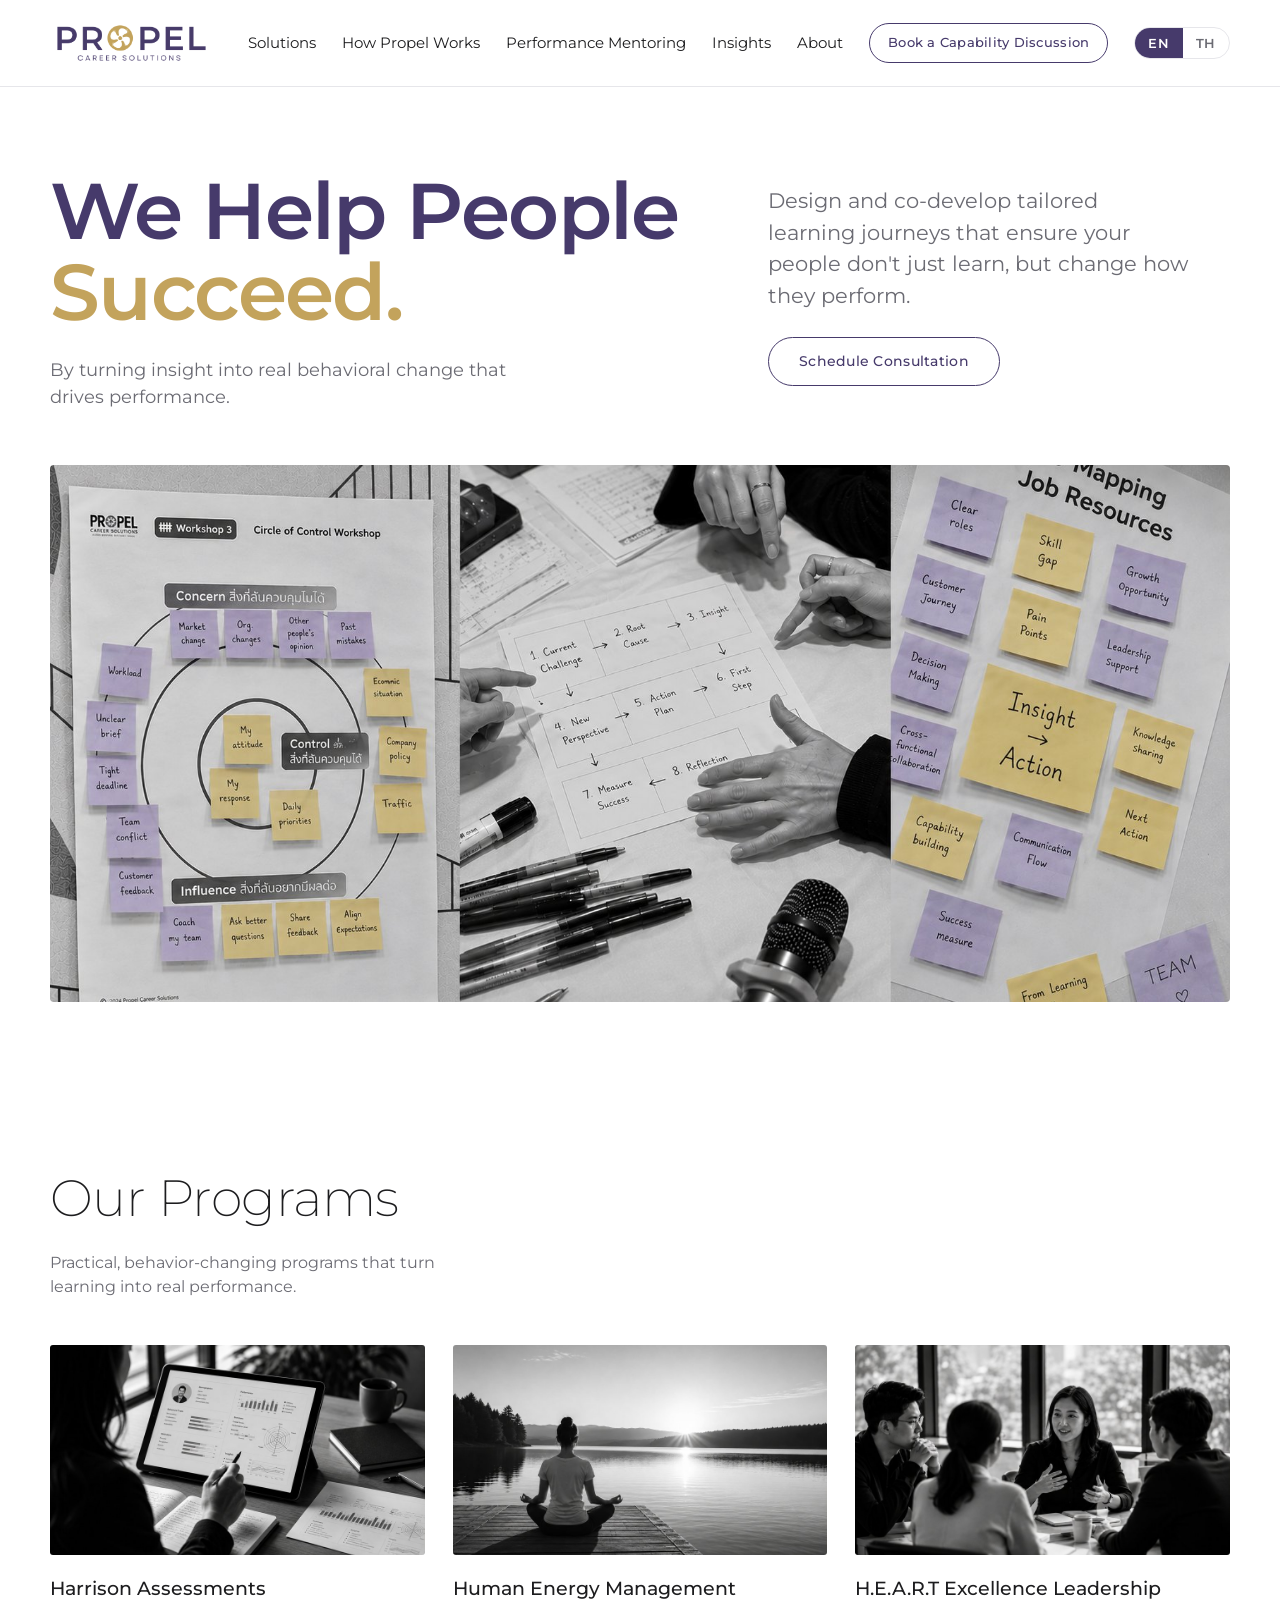
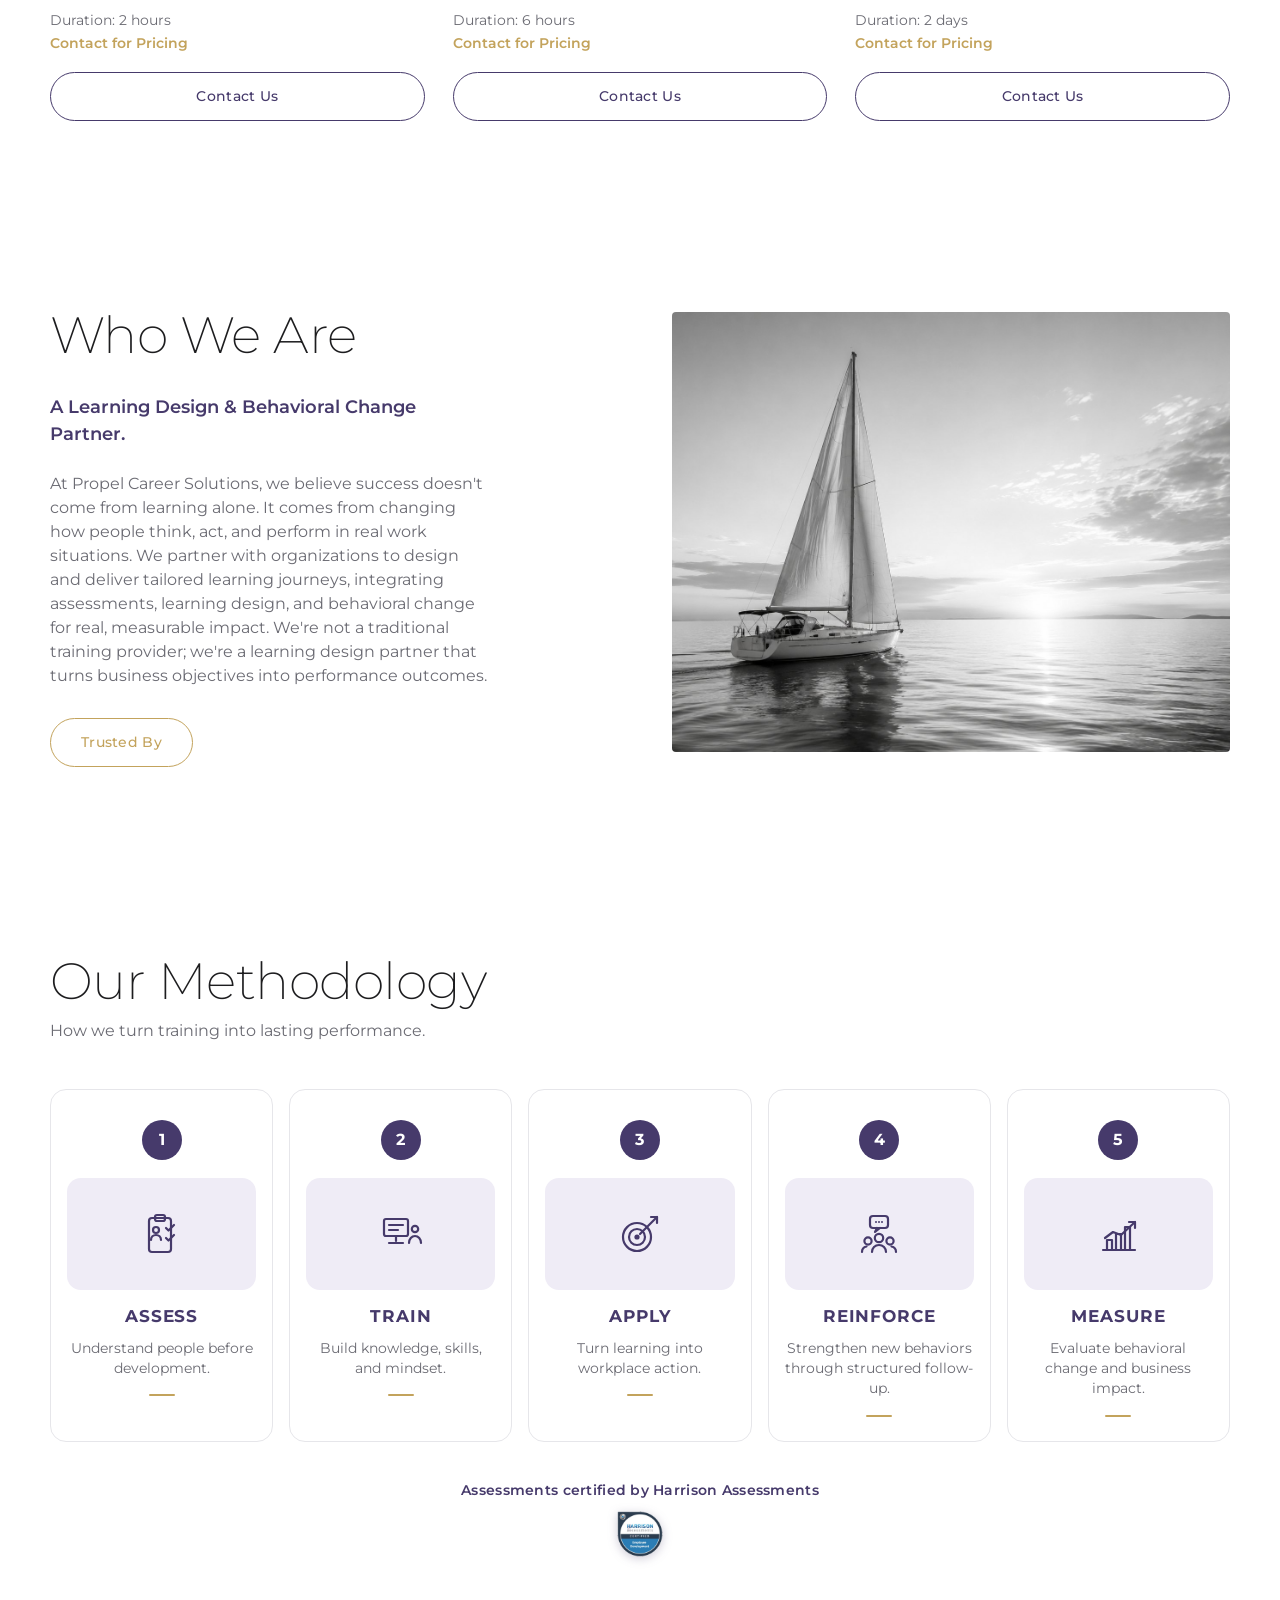
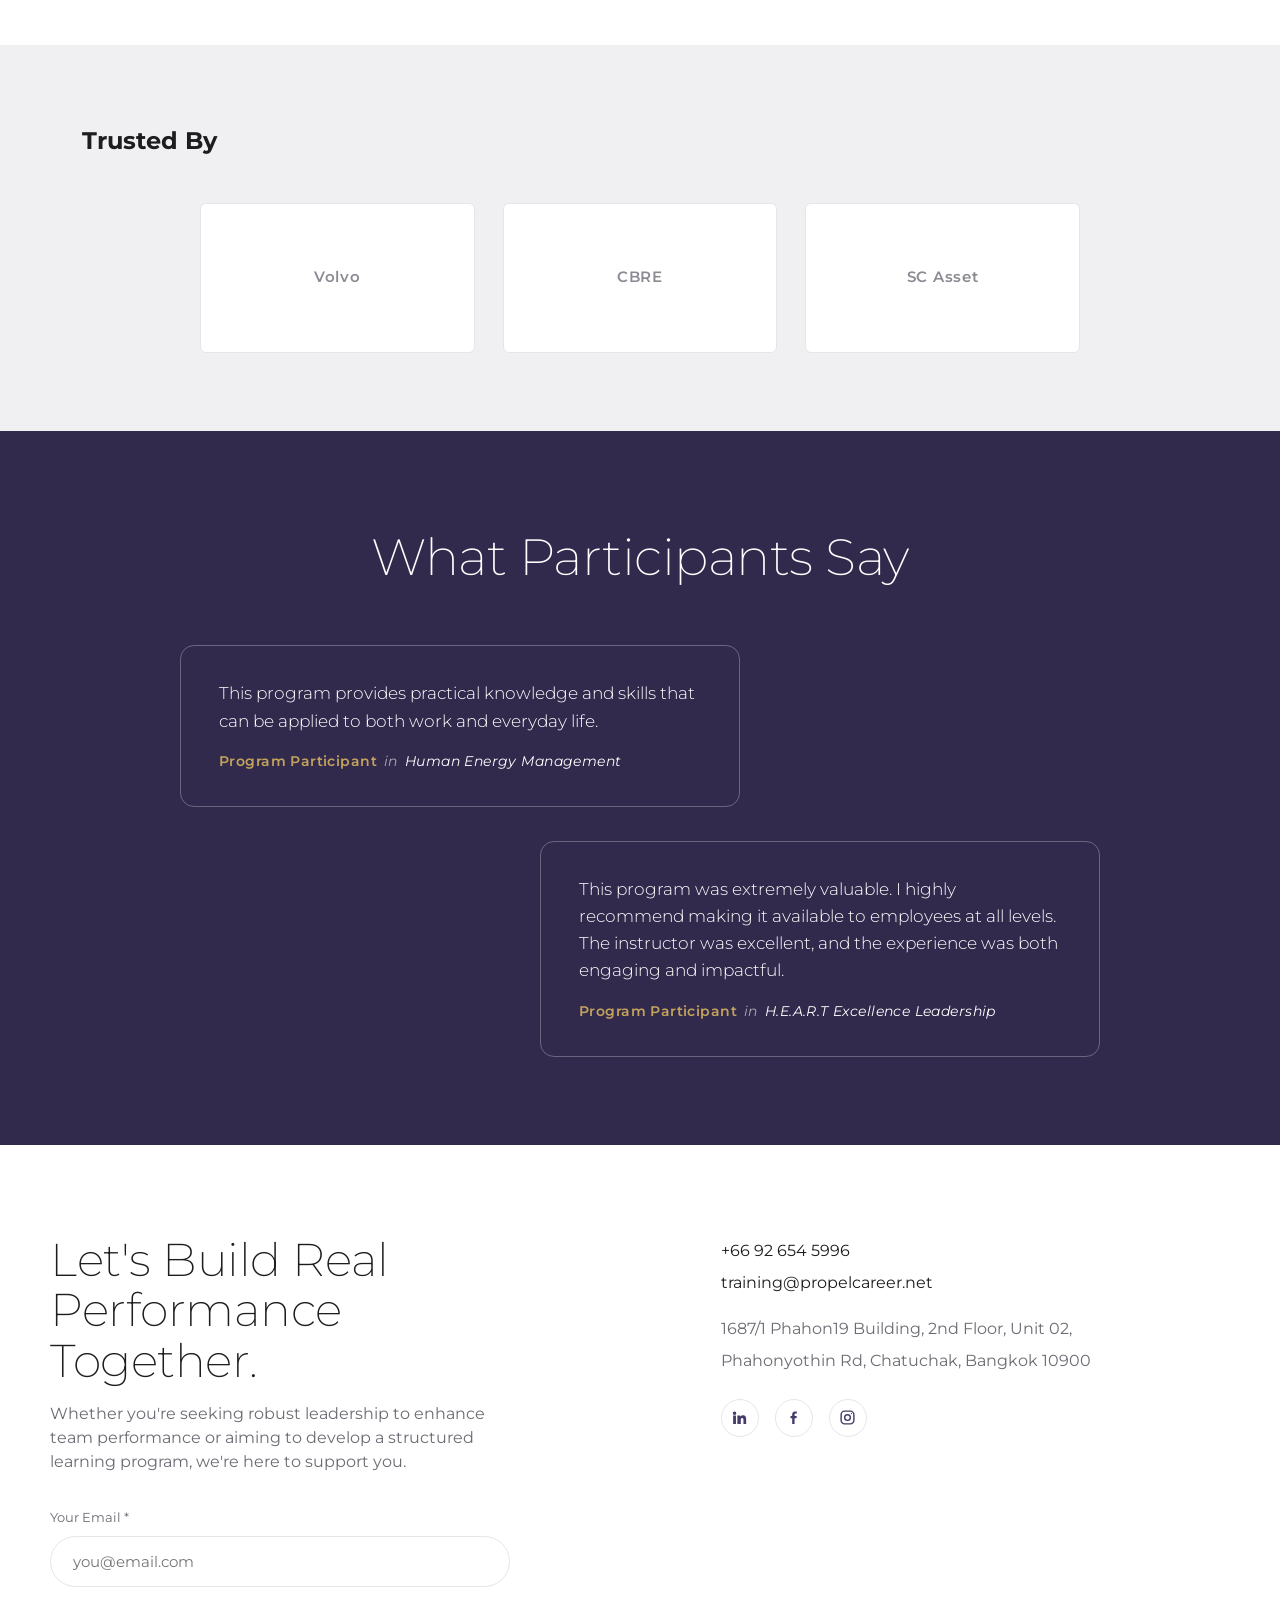
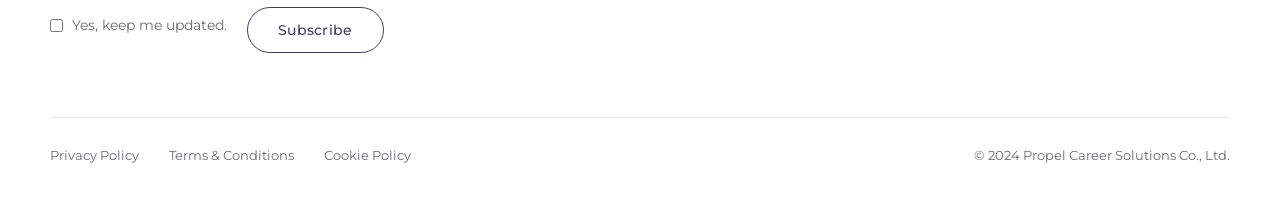
==== commit 9f507791: "Homepage nav: match sub-page menu (remove redundant Contact link, prevent wrapping) Co-Authored-By: " ====
--- a/index.html
+++ b/index.html
@@ -63,11 +63,12 @@
   .logo{display:flex;align-items:center}
   .logo img{height:50px;width:auto;display:block}
   nav.links{display:flex;align-items:center;gap:26px}
-  nav.links a{font-size:15px;color:var(--ink);font-weight:400;transition:color .15s}
+  nav.links a{font-size:15px;color:var(--ink);font-weight:400;transition:color .15s;white-space:nowrap}
   nav.links a:hover{color:var(--purple)}
   nav.links a.nav-book{padding:9px 18px;font-size:13px;font-weight:500;color:var(--purple)}
   nav.links a.nav-book:hover{color:#fff}
-  @media(max-width:1040px){
+  .mobile-menu a.book{color:var(--purple);font-weight:600}
+  @media(max-width:1120px){
     nav.links a:not(.nav-book){display:none}
     .hamburger{display:flex}
   }
@@ -262,7 +263,6 @@
       <a href="performance-mentoring.html" data-i18n="nav_mentoring">Performance Mentoring</a>
       <a href="insights.html" data-i18n="nav_insights">Insights</a>
       <a href="about.html" data-i18n="nav_about">About</a>
-      <a href="contact.html" data-i18n="nav_contact">Contact</a>
       <a href="contact.html" class="btn nav-book" data-i18n="nav_book">Book a Capability Discussion</a>
       <div class="lang">
         <button data-lang="en" class="active">EN</button>
@@ -277,7 +277,7 @@
     <a href="performance-mentoring.html" data-i18n="nav_mentoring" onclick="closeMenu()">Performance Mentoring</a>
     <a href="insights.html" data-i18n="nav_insights" onclick="closeMenu()">Insights</a>
     <a href="about.html" data-i18n="nav_about" onclick="closeMenu()">About</a>
-    <a href="contact.html" data-i18n="nav_contact" onclick="closeMenu()">Contact</a>
+    <a href="contact.html" class="book" data-i18n="nav_book" onclick="closeMenu()">Book a Capability Discussion</a>
   </div>
 </header>
 
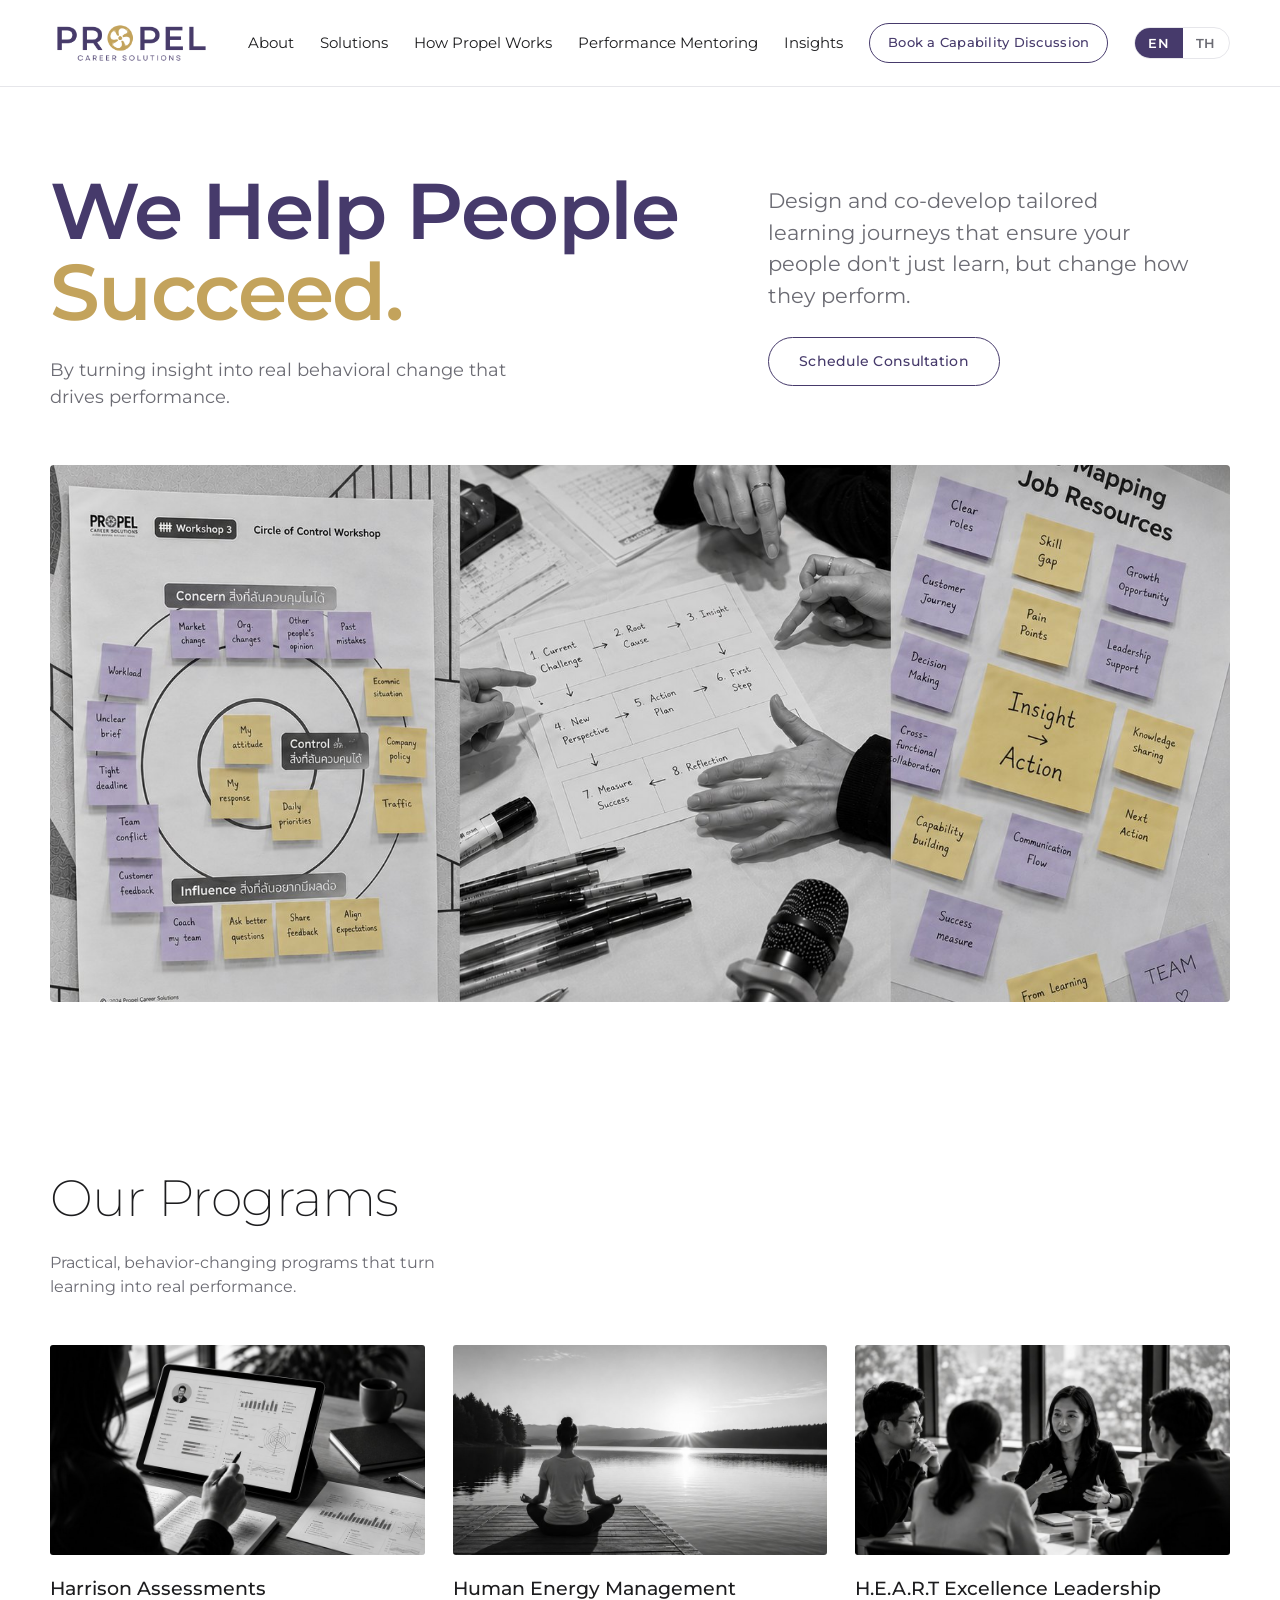
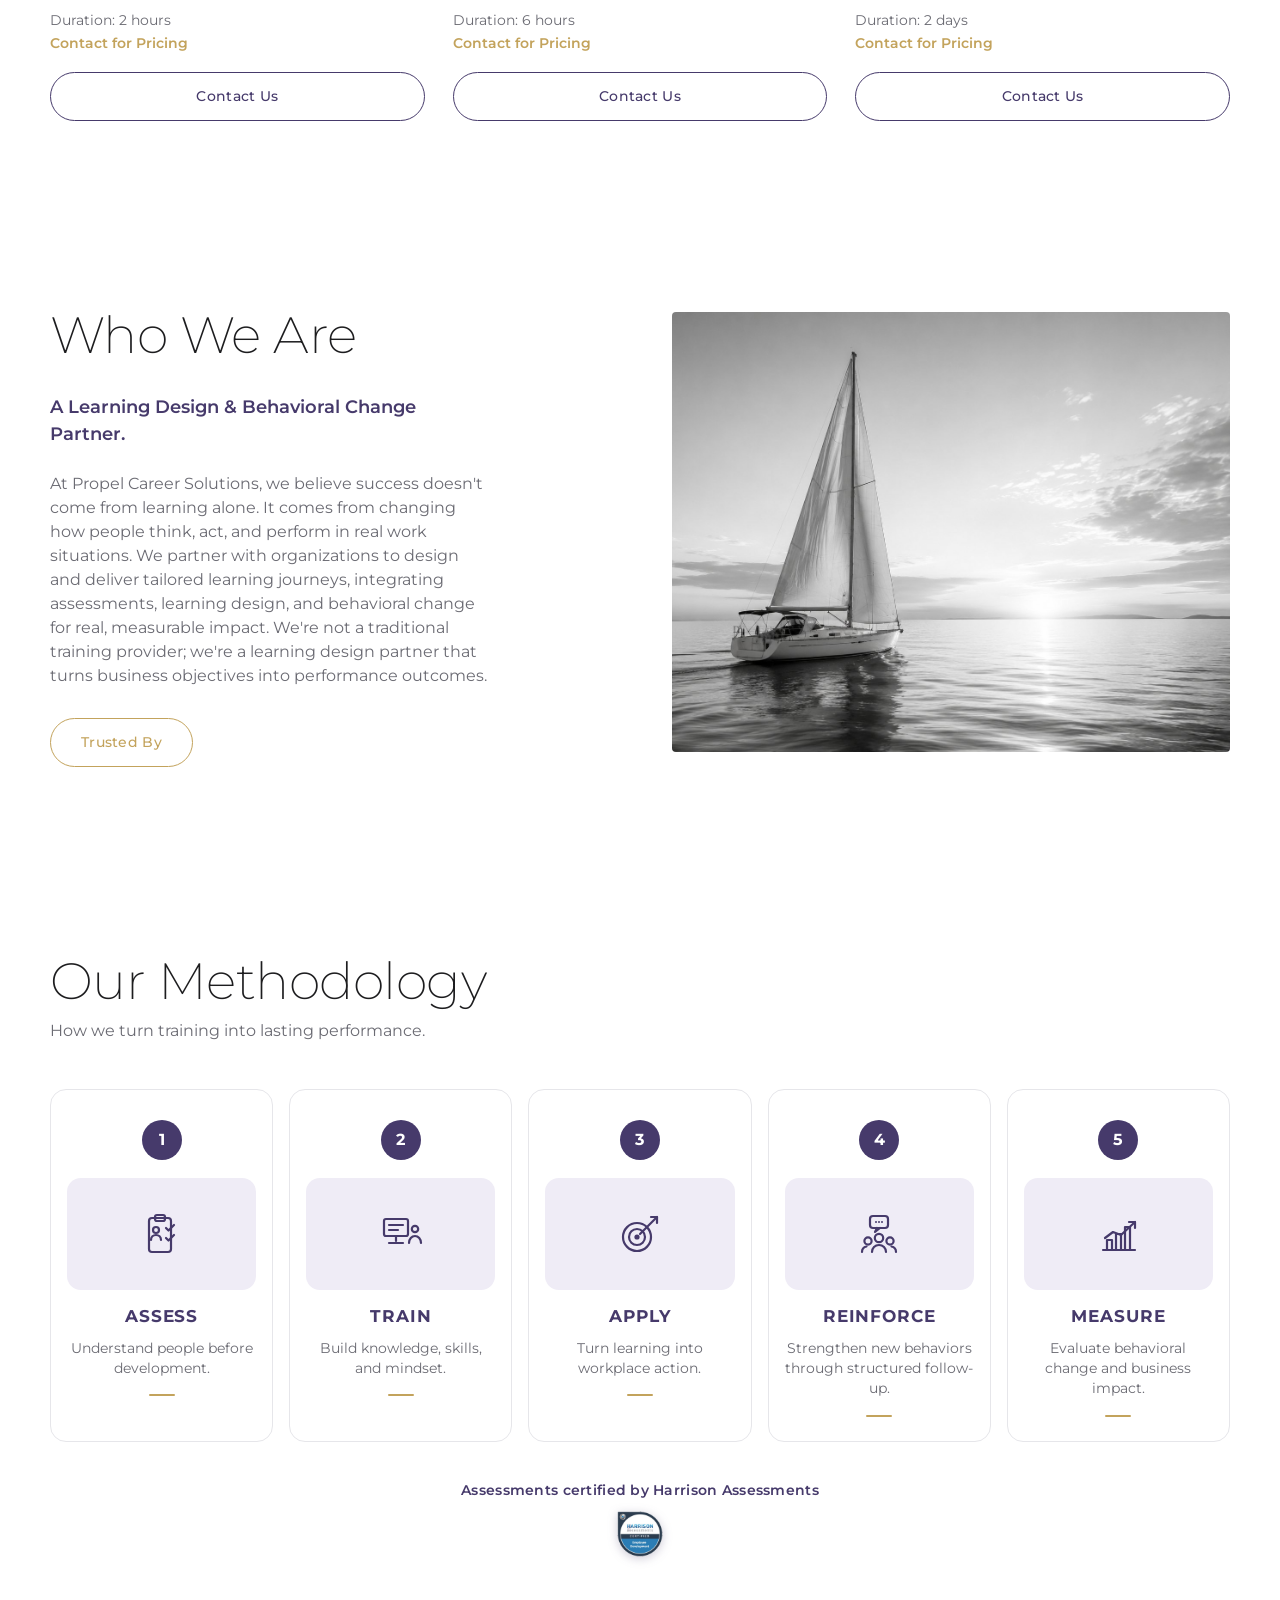
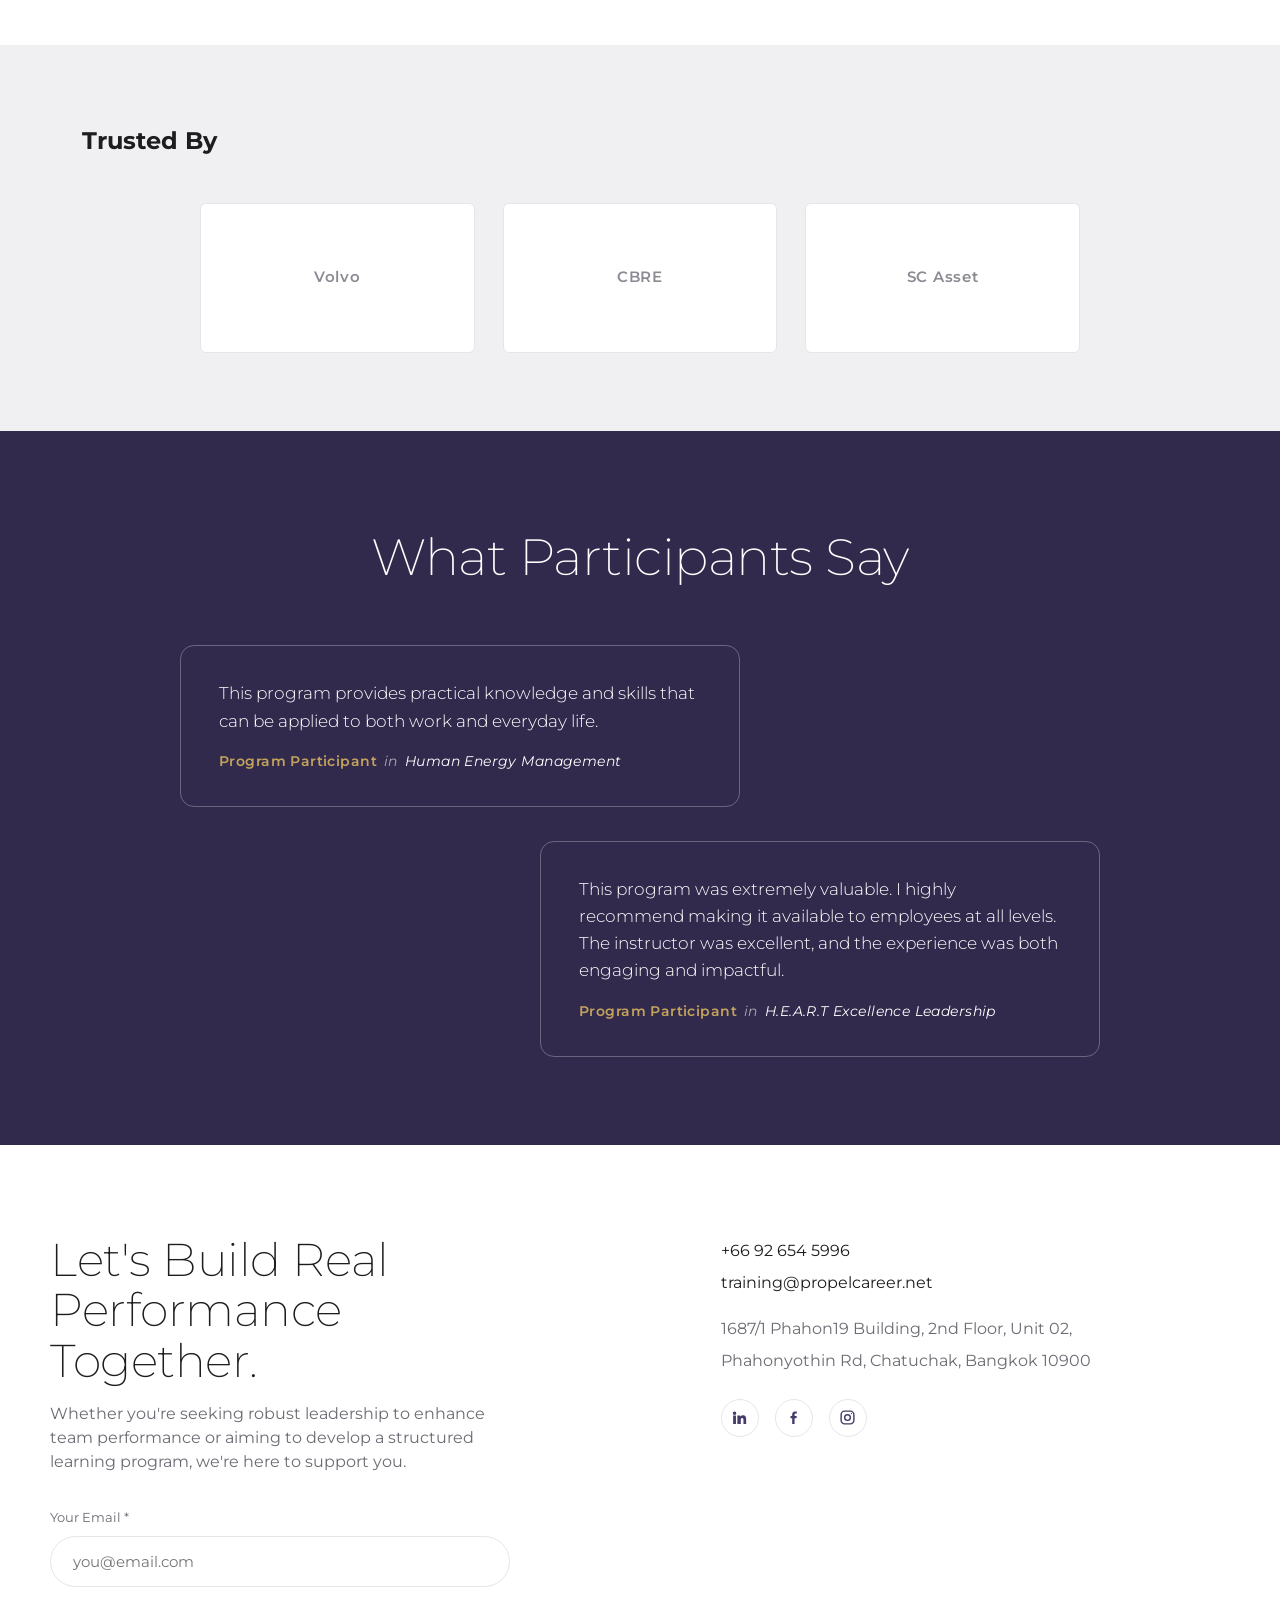
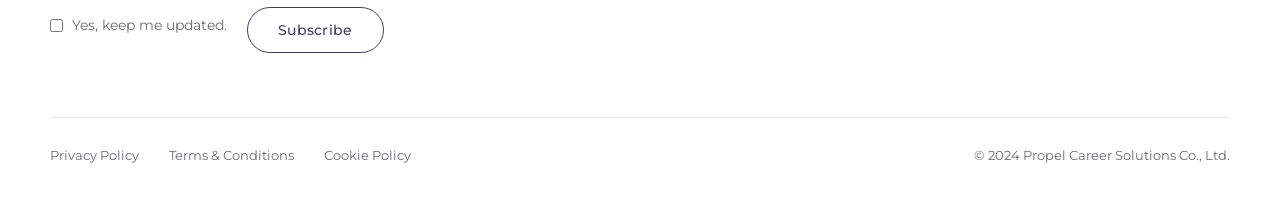
==== commit 6b5cbc9e: "Nav: move About to first menu item across all pages Co-Authored-By: Claude Opus 4.8 <noreply@anthrop" ====
--- a/index.html
+++ b/index.html
@@ -258,11 +258,11 @@
       <img src="assets/propel-logo-official.png" alt="Propel Career Solutions" />
     </a>
     <nav class="links">
+      <a href="about.html" data-i18n="nav_about">About</a>
       <a href="solutions.html" data-i18n="nav_solutions">Solutions</a>
       <a href="how-propel-works.html" data-i18n="nav_how">How Propel Works</a>
       <a href="performance-mentoring.html" data-i18n="nav_mentoring">Performance Mentoring</a>
       <a href="insights.html" data-i18n="nav_insights">Insights</a>
-      <a href="about.html" data-i18n="nav_about">About</a>
       <a href="contact.html" class="btn nav-book" data-i18n="nav_book">Book a Capability Discussion</a>
       <div class="lang">
         <button data-lang="en" class="active">EN</button>
@@ -272,11 +272,11 @@
     </nav>
   </div>
   <div class="mobile-menu" id="mmenu">
+    <a href="about.html" data-i18n="nav_about" onclick="closeMenu()">About</a>
     <a href="solutions.html" data-i18n="nav_solutions" onclick="closeMenu()">Solutions</a>
     <a href="how-propel-works.html" data-i18n="nav_how" onclick="closeMenu()">How Propel Works</a>
     <a href="performance-mentoring.html" data-i18n="nav_mentoring" onclick="closeMenu()">Performance Mentoring</a>
     <a href="insights.html" data-i18n="nav_insights" onclick="closeMenu()">Insights</a>
-    <a href="about.html" data-i18n="nav_about" onclick="closeMenu()">About</a>
     <a href="contact.html" class="book" data-i18n="nav_book" onclick="closeMenu()">Book a Capability Discussion</a>
   </div>
 </header>
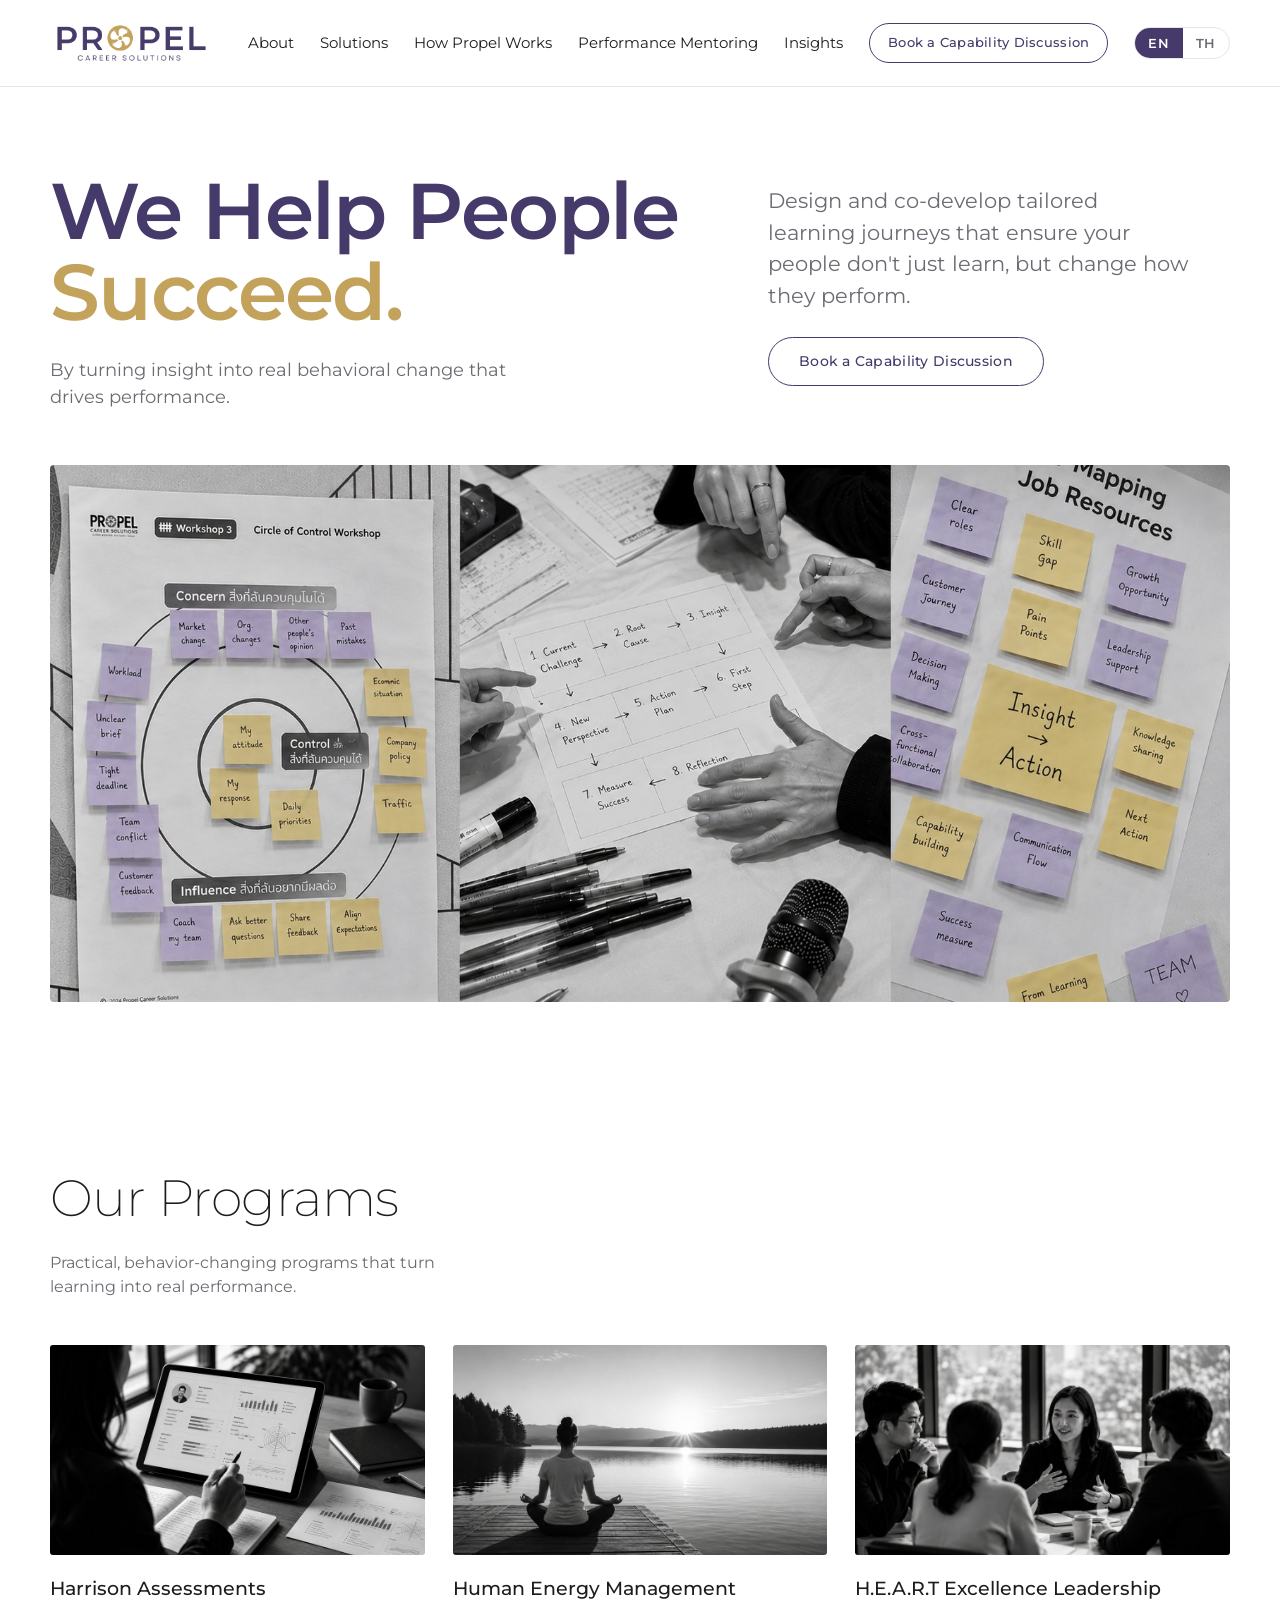
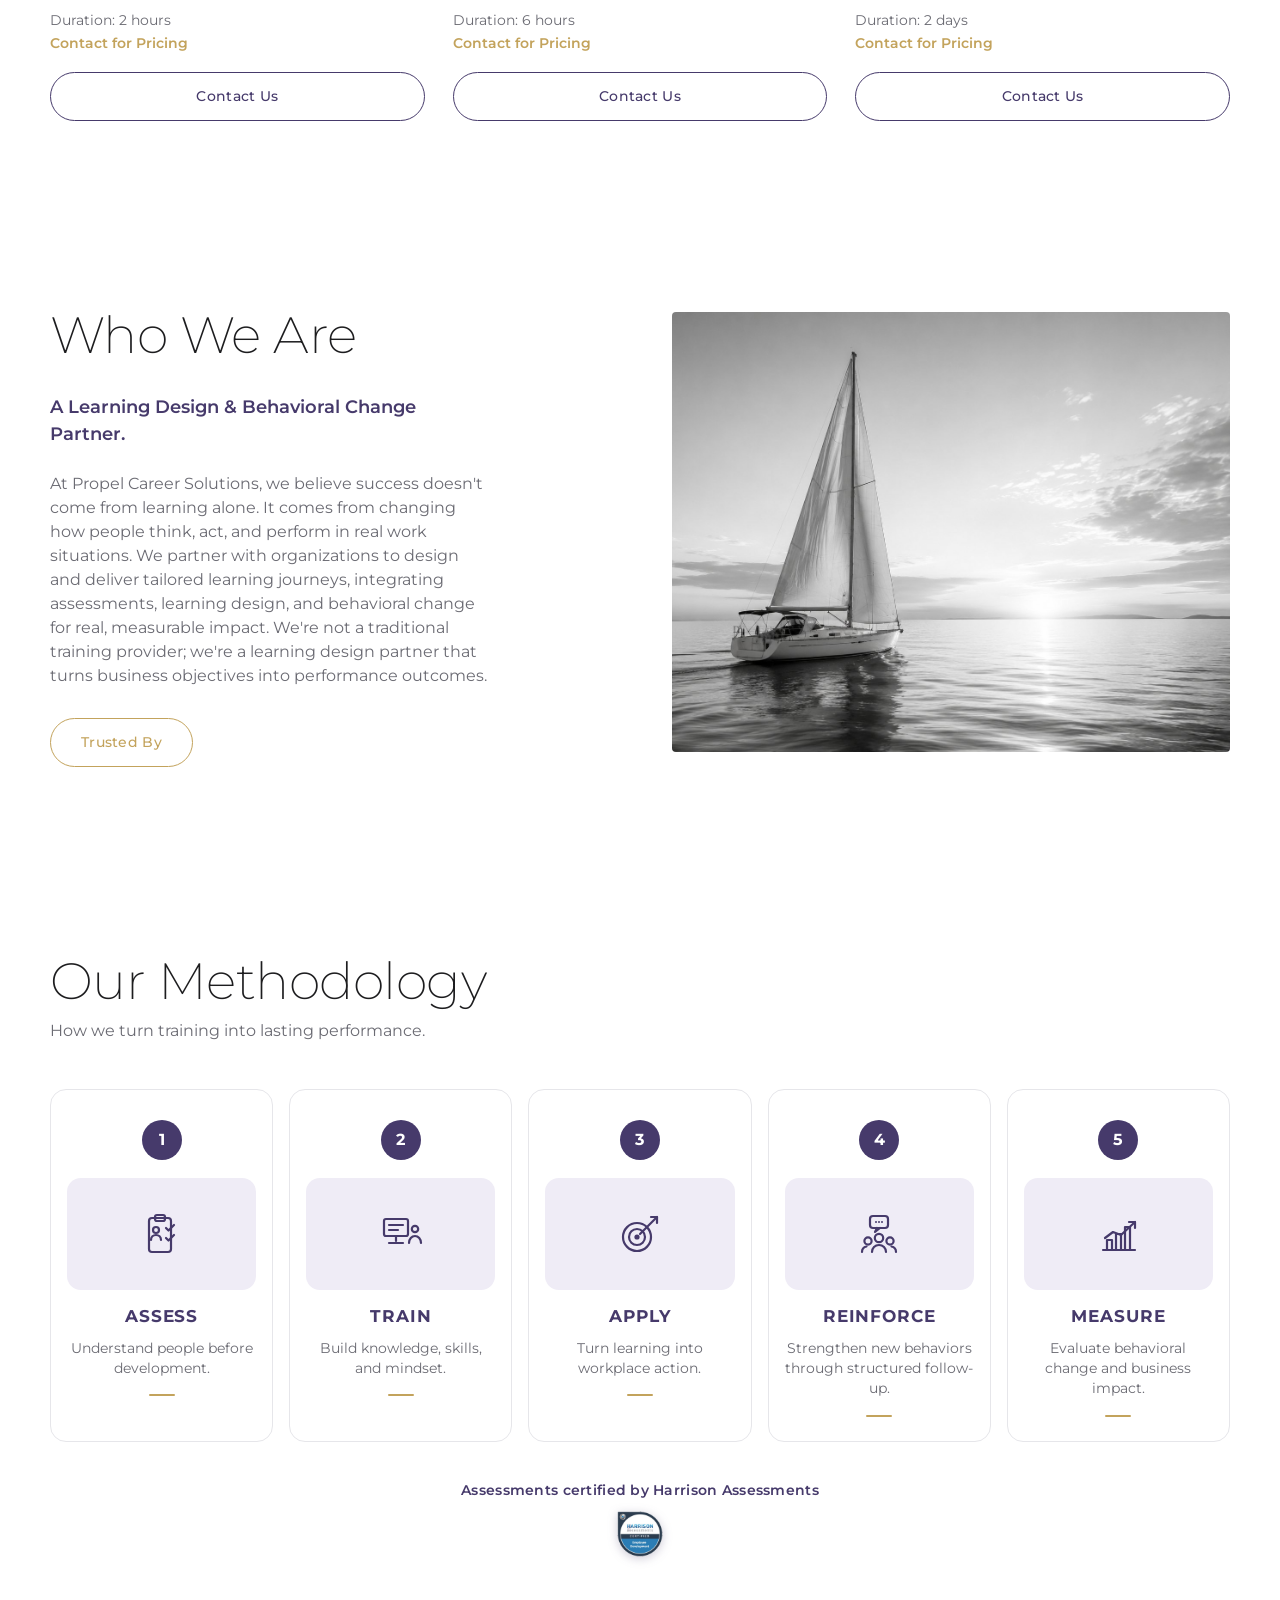
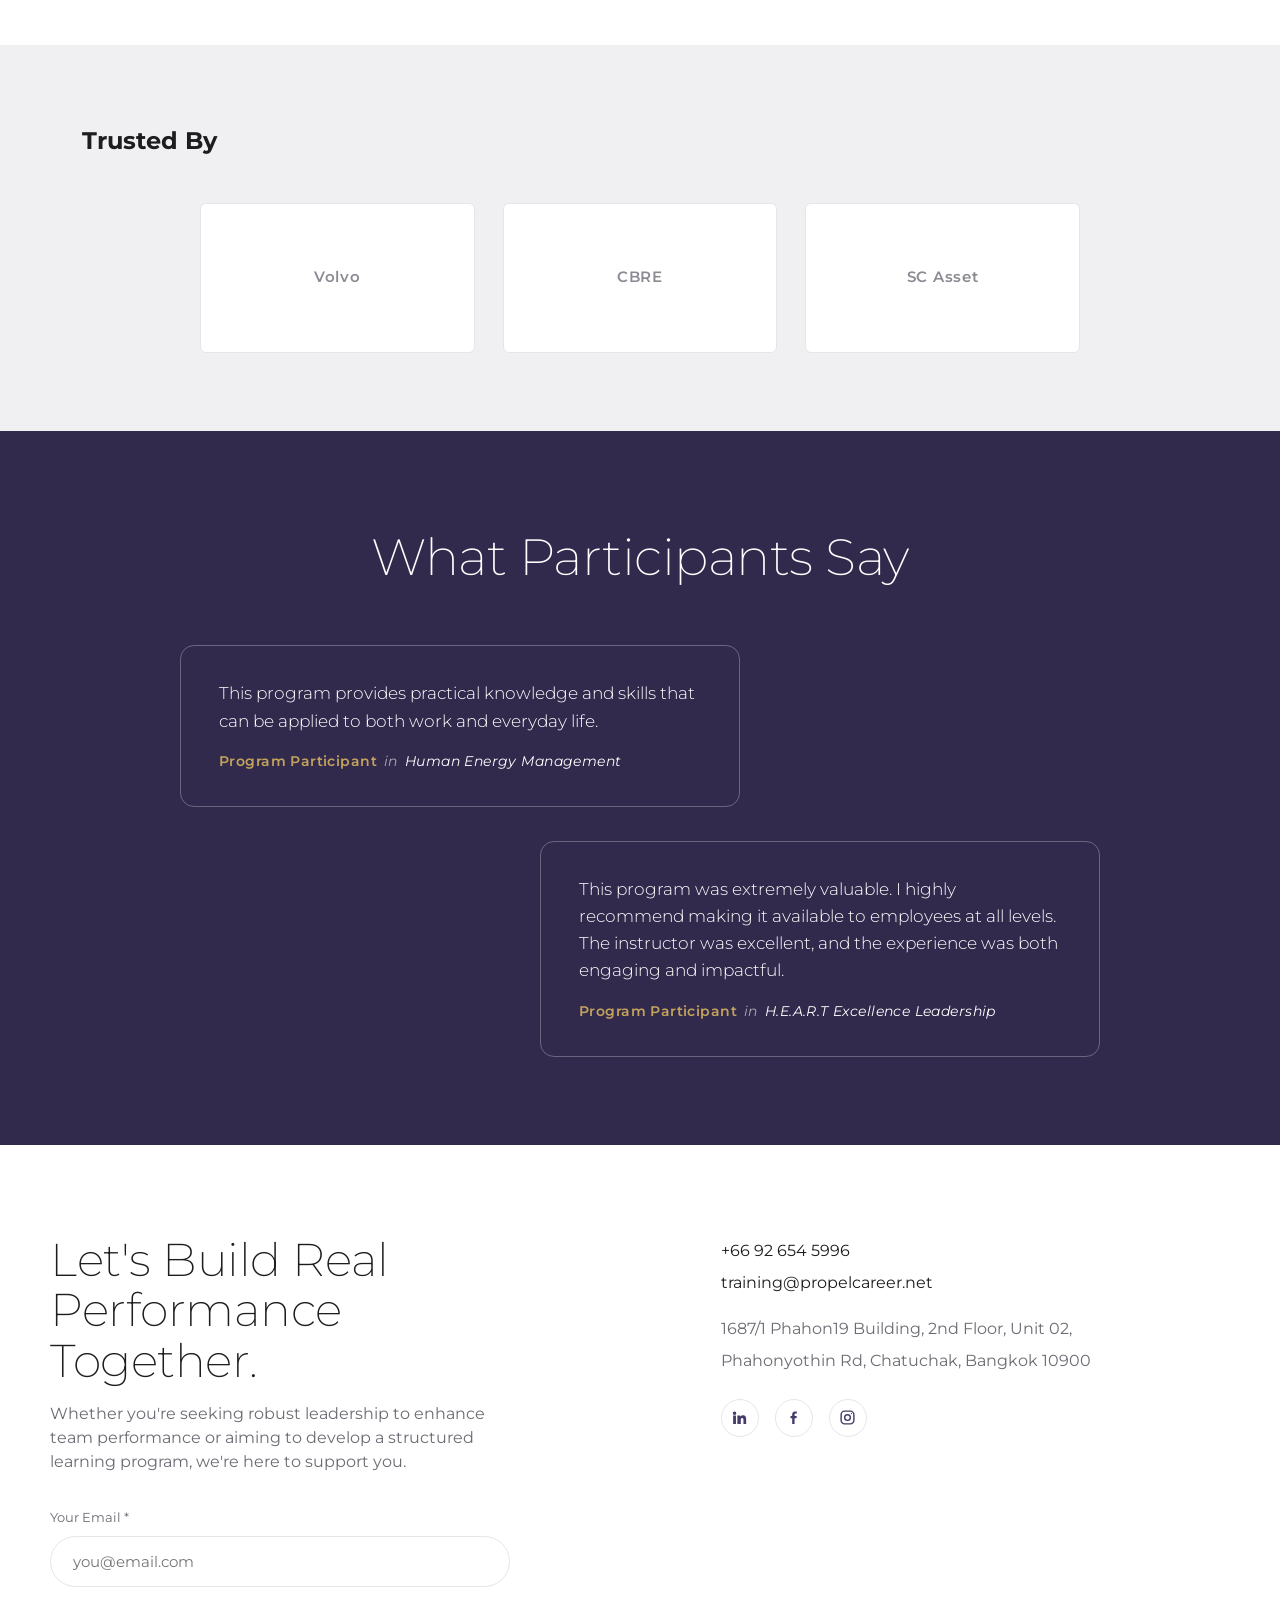
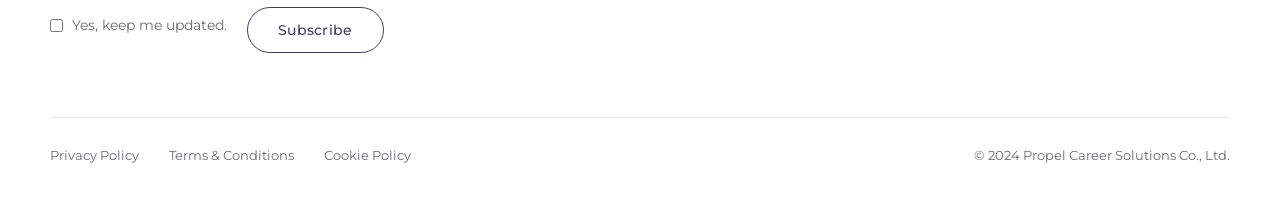
==== commit 8cd499c9: "Homepage hero CTA: 'Book a Capability Discussion' -> contact.html (match nav) Co-Authored-By: Claude" ====
--- a/index.html
+++ b/index.html
@@ -292,7 +292,7 @@
     </div>
     <div class="hero-side">
       <p data-i18n="hero_sub">A welcoming line that tells visitors what Propel does and why it matters to their career journey.</p>
-      <a class="btn" href="#contact" data-i18n="hero_cta">Explore Programs</a>
+      <a class="btn" href="contact.html" data-i18n="hero_cta">Book a Capability Discussion</a>
     </div>
   </div>
   <div class="hero-img"><div class="ph" data-i18n="hero_img">[ hero image — replace ]</div></div>
@@ -475,7 +475,7 @@
     hero_line1:"We Help People", hero_line2:"", hero_line3:"Succeed.",
     hero_tag:"By turning insight into real behavioral change that drives performance.",
     hero_sub:"Design and co-develop tailored learning journeys that ensure your people don't just learn, but change how they perform.",
-    hero_cta:"Schedule Consultation", hero_img:"[ hero image — replace ]",
+    hero_cta:"Book a Capability Discussion", hero_img:"[ hero image — replace ]",
 
     prog_title:"Our Programs",
     prog_lead:"Practical, behavior-changing programs that turn learning into real performance.",
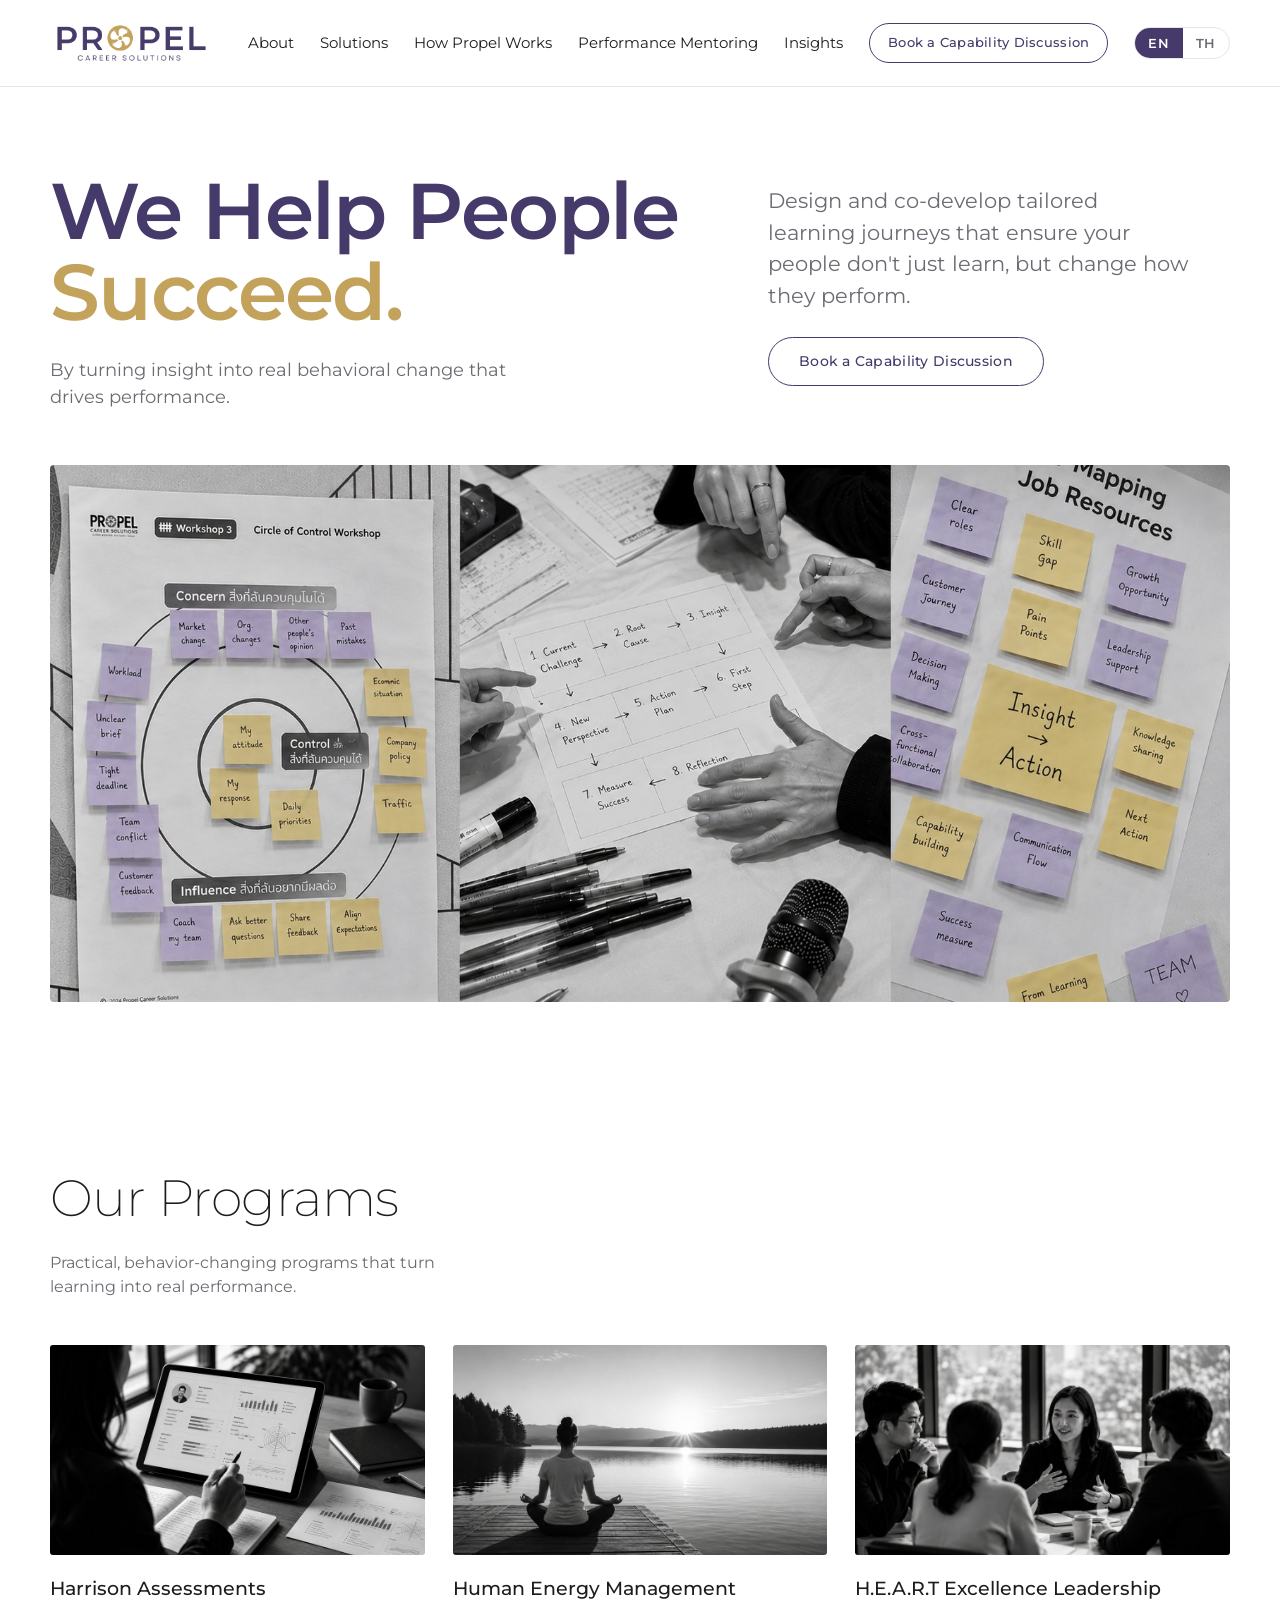
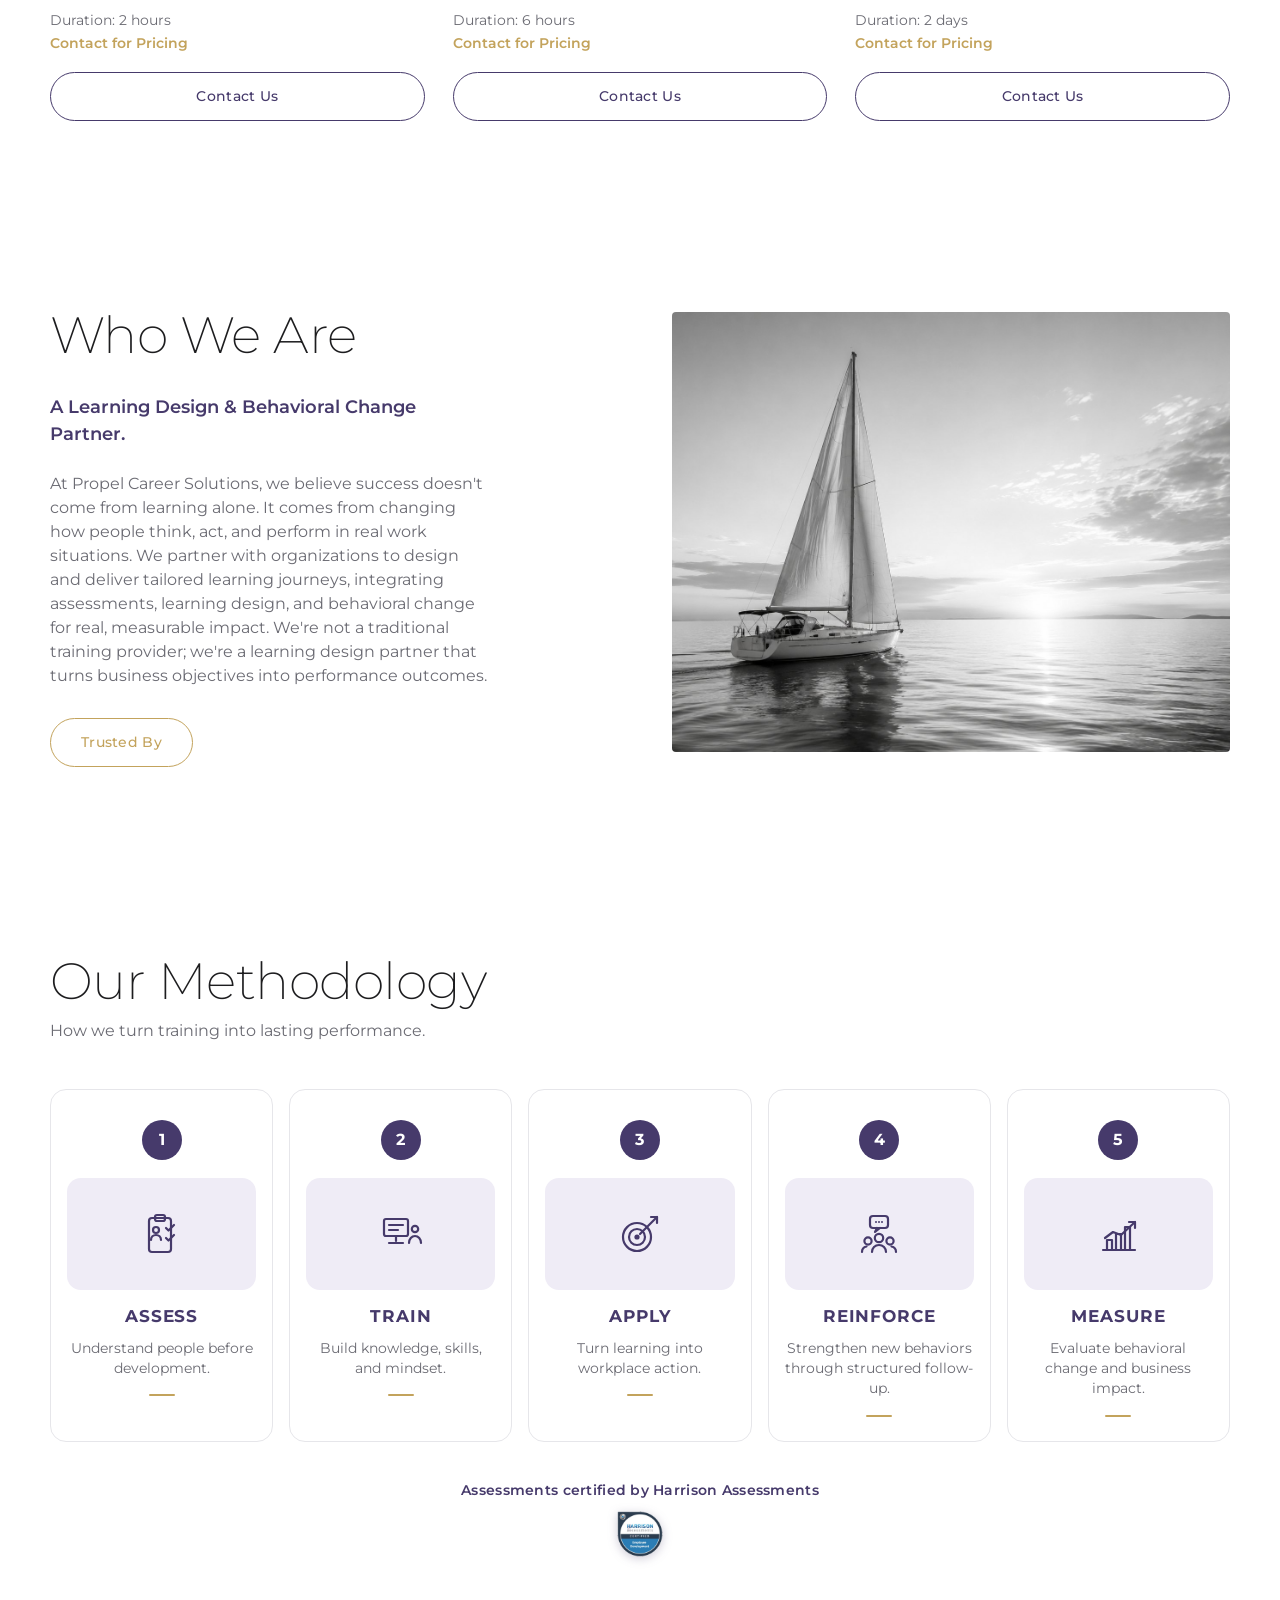
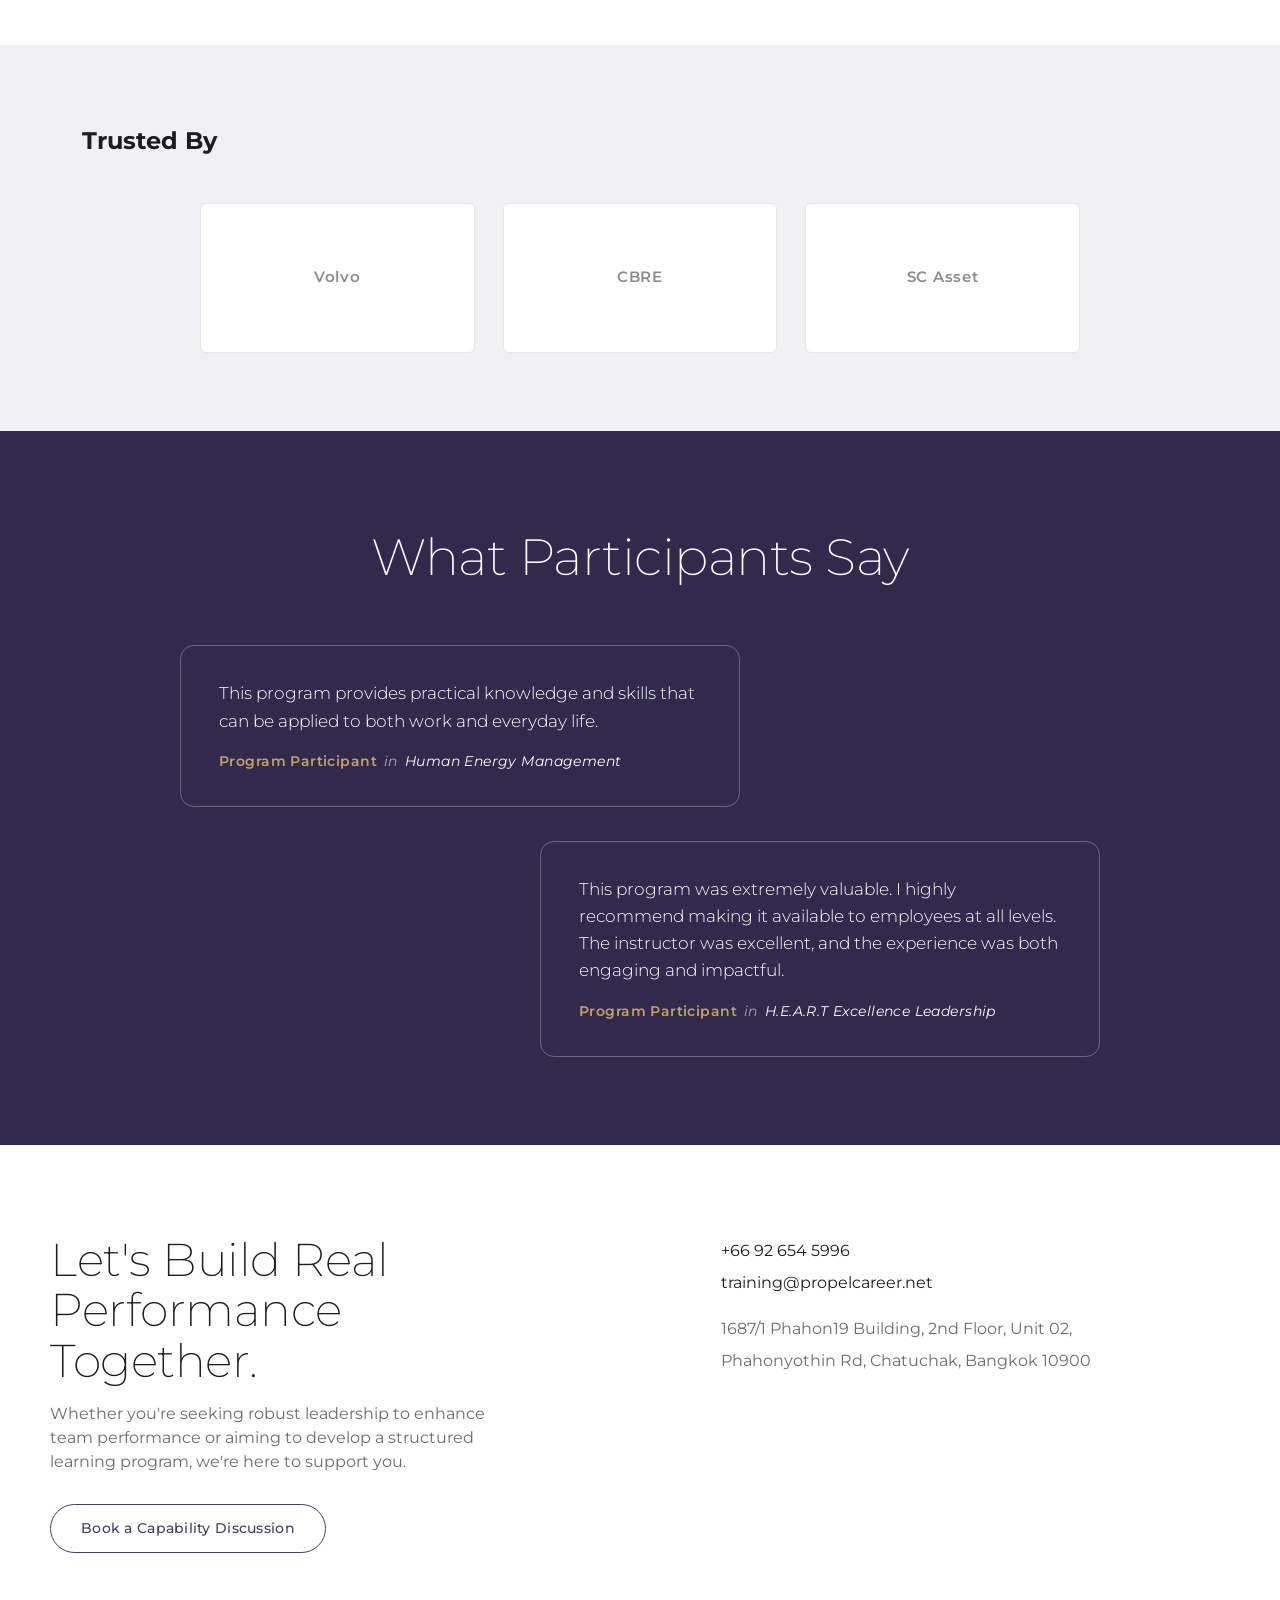
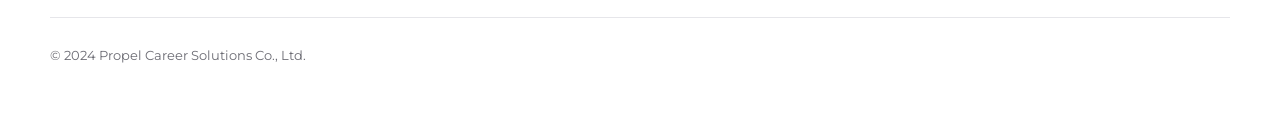
==== commit 8245bc5a: "Homepage footer: replace dead subscribe form with Book a Capability Discussion CTA; hide placeholder" ====
--- a/index.html
+++ b/index.html
@@ -428,14 +428,7 @@
     <div>
       <h2 data-i18n="sub_title">Get career insights in your inbox. Subscribe.</h2>
       <p class="sub-sub" data-i18n="sub_sub"></p>
-      <form class="field" onsubmit="return false">
-        <label data-i18n="sub_label">Your Email *</label>
-        <input type="email" placeholder="you@email.com" />
-        <div class="subrow">
-          <label><input type="checkbox" /> <span data-i18n="sub_check">Yes, subscribe me to your newsletter.</span></label>
-          <button class="btn" type="submit" data-i18n="sub_btn">Subscribe</button>
-        </div>
-      </form>
+      <a href="contact.html" class="btn" data-i18n="nav_book" style="display:inline-block;margin-top:30px">Book a Capability Discussion</a>
     </div>
     <div class="contact">
       <div data-i18n="c_phone">+66 0-000-0000</div>
@@ -443,7 +436,7 @@
       <div style="height:14px"></div>
       <div class="muted" data-i18n="c_addr1">Address line 1</div>
       <div class="muted" data-i18n="c_addr2">Bangkok, Thailand</div>
-      <div class="social">
+      <div class="social" style="display:none">
         <a href="#" aria-label="LinkedIn"><svg width="17" height="17" viewBox="0 0 24 24" fill="currentColor"><path d="M4.98 3.5A2.5 2.5 0 1 0 5 8.5a2.5 2.5 0 0 0-.02-5zM3 9h4v12H3zM9 9h3.8v1.7h.05c.53-1 1.83-2.05 3.77-2.05 4.03 0 4.78 2.65 4.78 6.1V21H17.6v-5.3c0-1.27-.02-2.9-1.77-2.9-1.77 0-2.04 1.38-2.04 2.8V21H9z"/></svg></a>
         <a href="#" aria-label="Facebook"><svg width="17" height="17" viewBox="0 0 24 24" fill="currentColor"><path d="M13.5 21v-8h2.7l.4-3.1h-3.1V7.9c0-.9.25-1.5 1.55-1.5h1.65V3.6c-.3-.04-1.3-.13-2.46-.13-2.43 0-4.1 1.48-4.1 4.21V9.9H7.8V13h2.34v8z"/></svg></a>
         <a href="#" aria-label="Instagram"><svg width="17" height="17" viewBox="0 0 24 24" fill="none" stroke="currentColor" stroke-width="2"><rect x="3" y="3" width="18" height="18" rx="5"/><circle cx="12" cy="12" r="4"/><circle cx="17.5" cy="6.5" r="1" fill="currentColor" stroke="none"/></svg></a>
@@ -451,7 +444,7 @@
     </div>
   </div>
   <div class="legal">
-    <div class="ll">
+    <div class="ll" style="display:none">
       <a href="#" data-i18n="l_privacy">Privacy Policy</a>
       <a href="#" data-i18n="l_terms">Terms &amp; Conditions</a>
       <a href="#" data-i18n="l_cookie">Cookie Policy</a>
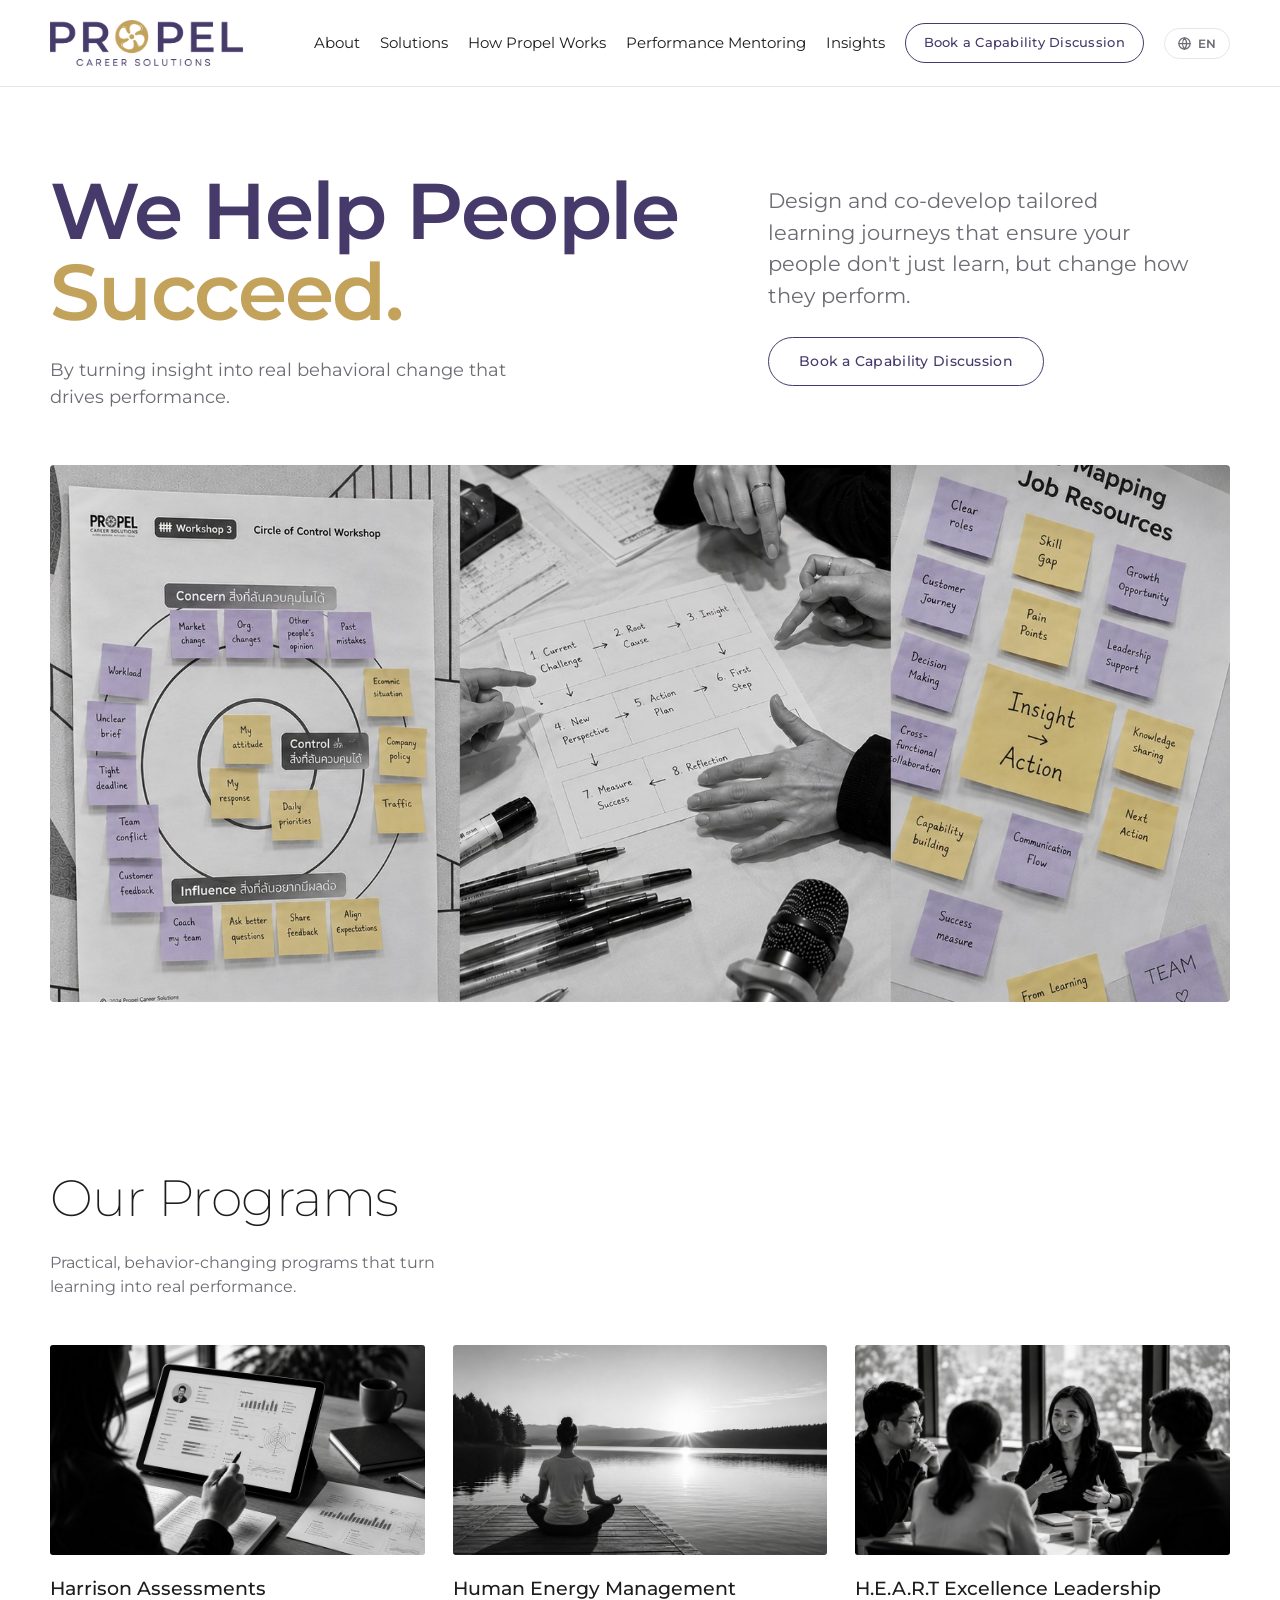
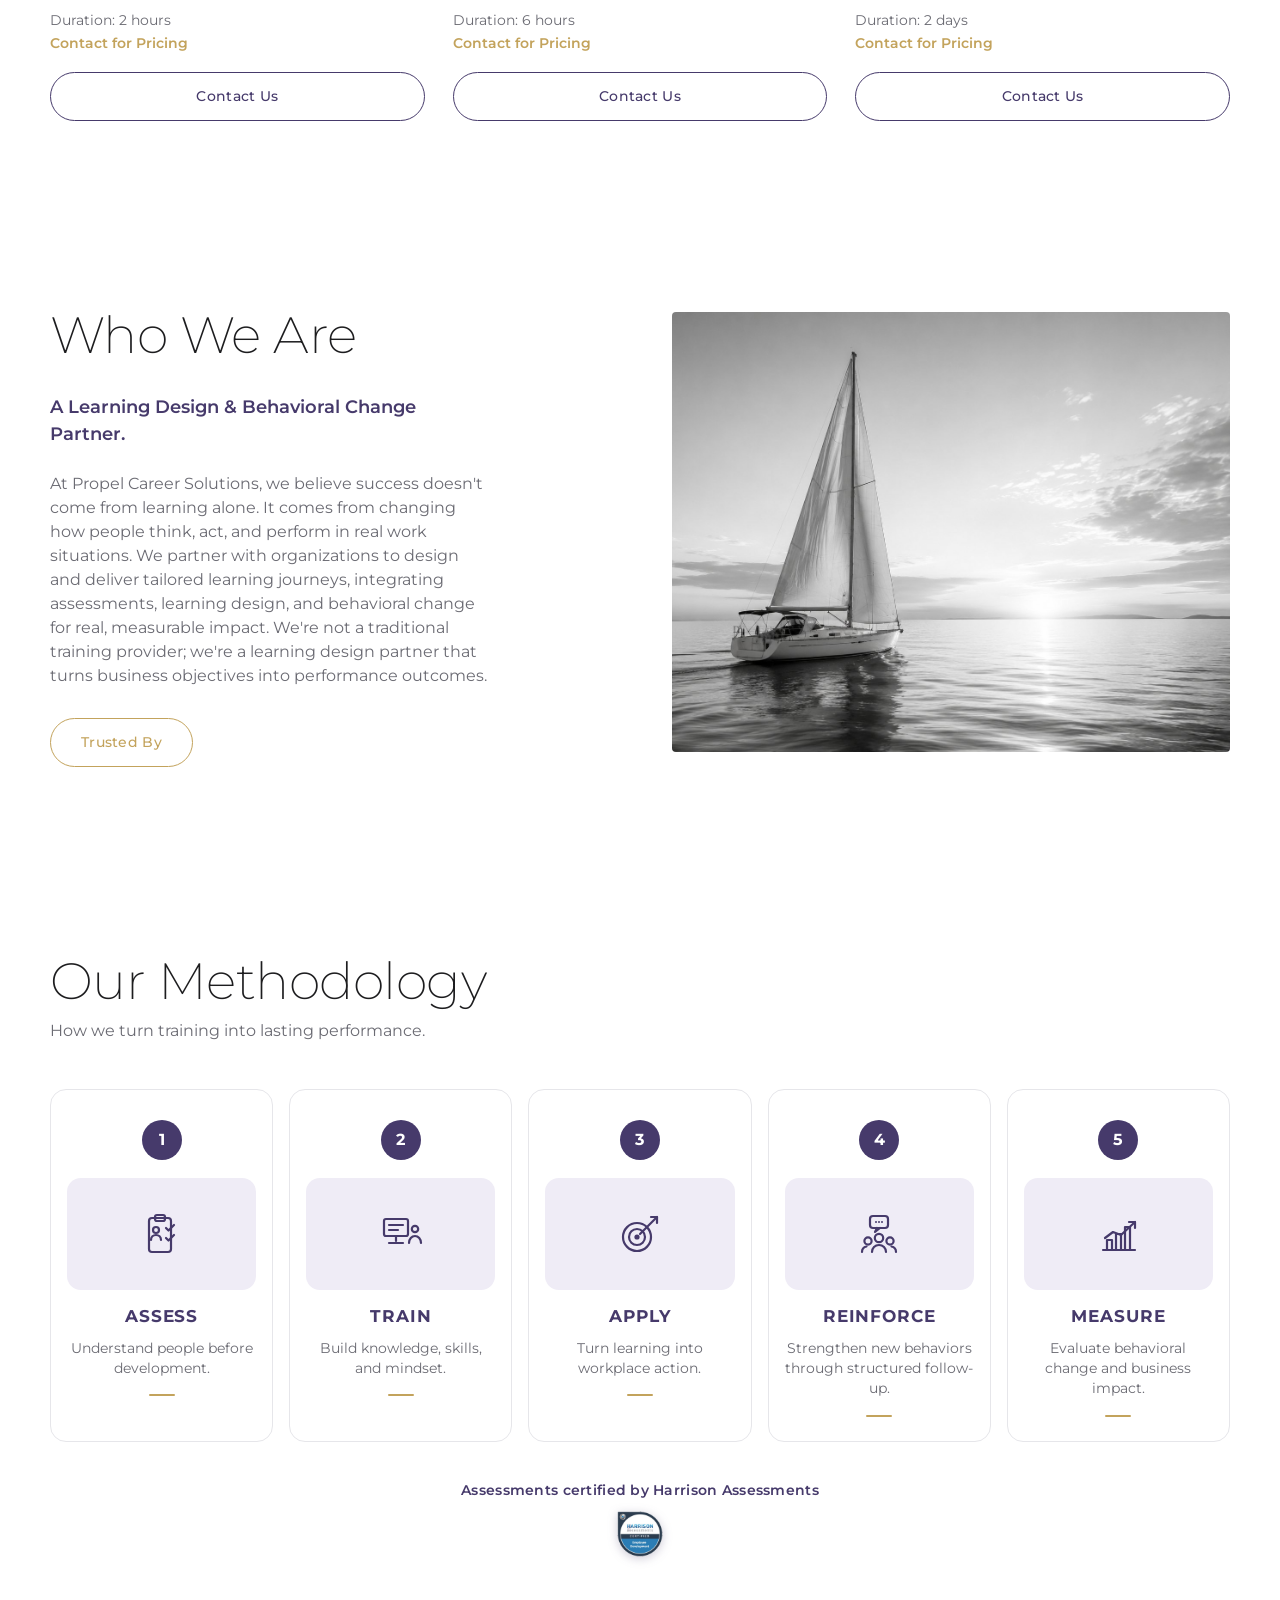
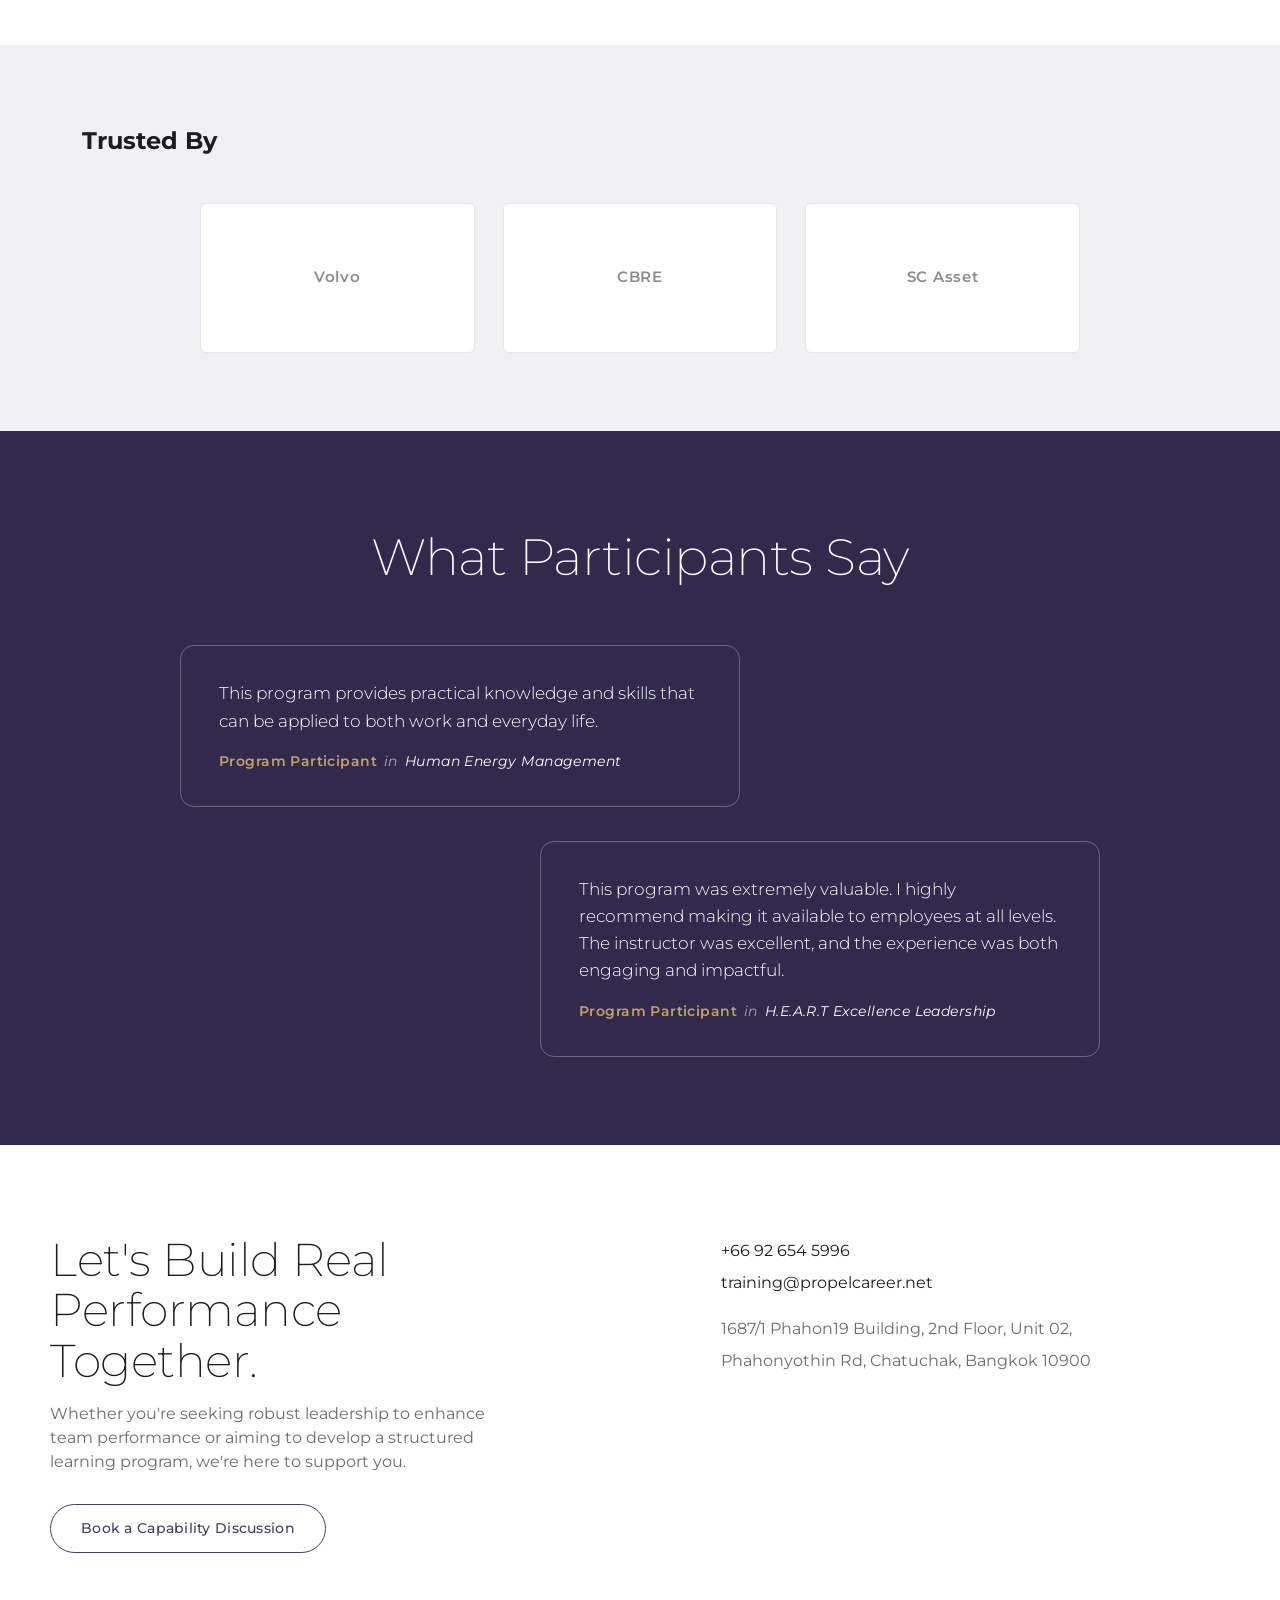
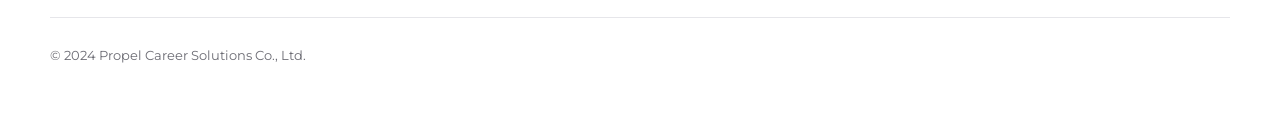
==== commit 16accb9a: "Homepage nav: compact globe language toggle + tighter spacing so full-text CTA fits and logo never t" ====
--- a/index.html
+++ b/index.html
@@ -59,10 +59,10 @@
   /* ---------- nav ---------- */
   header.nav{position:sticky;top:0;z-index:50;background:rgba(255,255,255,.92);
     backdrop-filter:blur(10px);border-bottom:1px solid var(--line)}
-  .nav-inner{display:flex;align-items:center;justify-content:space-between;height:86px;padding-left:0;padding-right:0}
-  .logo{display:flex;align-items:center}
-  .logo img{height:50px;width:auto;display:block}
-  nav.links{display:flex;align-items:center;gap:26px}
+  .nav-inner{display:flex;align-items:center;justify-content:space-between;gap:28px;height:86px;padding-left:0;padding-right:0}
+  .logo{display:flex;align-items:center;flex:none}
+  .logo img{height:46px;width:auto;display:block}
+  nav.links{display:flex;align-items:center;gap:20px}
   nav.links a{font-size:15px;color:var(--ink);font-weight:400;transition:color .15s;white-space:nowrap}
   nav.links a:hover{color:var(--purple)}
   nav.links a.nav-book{padding:9px 18px;font-size:13px;font-weight:500;color:var(--purple)}
@@ -72,10 +72,11 @@
     nav.links a:not(.nav-book){display:none}
     .hamburger{display:flex}
   }
-  .lang{display:flex;border:1px solid var(--line);border-radius:999px;overflow:hidden;font-size:12px}
-  .lang button{border:none;background:none;padding:7px 13px;cursor:pointer;font-family:inherit;
-    font-weight:600;color:var(--ink-soft);letter-spacing:.05em}
-  .lang button.active{background:var(--purple);color:#fff}
+  .lang-toggle{display:inline-flex;align-items:center;gap:6px;flex:none;border:1px solid var(--line);
+    border-radius:999px;padding:7px 12px;background:none;cursor:pointer;font-family:inherit;
+    font-size:12px;font-weight:600;color:var(--ink-soft);letter-spacing:.05em;transition:all .15s}
+  .lang-toggle:hover{border-color:var(--purple);color:var(--purple)}
+  .lang-toggle svg{width:15px;height:15px}
   .hamburger{display:none;flex-direction:column;justify-content:center;gap:5px;
     background:none;border:none;cursor:pointer;padding:8px;margin-left:2px}
   .hamburger span{width:24px;height:2px;background:var(--purple);border-radius:2px;transition:.25s}
@@ -264,10 +265,10 @@
       <a href="performance-mentoring.html" data-i18n="nav_mentoring">Performance Mentoring</a>
       <a href="insights.html" data-i18n="nav_insights">Insights</a>
       <a href="contact.html" class="btn nav-book" data-i18n="nav_book">Book a Capability Discussion</a>
-      <div class="lang">
-        <button data-lang="en" class="active">EN</button>
-        <button data-lang="th">TH</button>
-      </div>
+      <button class="lang-toggle" aria-label="Switch language" onclick="toggleLang()">
+        <svg viewBox="0 0 24 24" fill="none" stroke="currentColor" stroke-width="2" stroke-linecap="round" stroke-linejoin="round"><circle cx="12" cy="12" r="9"/><line x1="3" y1="12" x2="21" y2="12"/><path d="M12 3a15 15 0 0 1 0 18M12 3a15 15 0 0 0 0 18"/></svg>
+        <span id="langCode">EN</span>
+      </button>
       <button class="hamburger" aria-label="Menu" onclick="toggleMenu()"><span></span><span></span><span></span></button>
     </nav>
   </div>
@@ -579,11 +580,12 @@
     if(dict[k] !== undefined) el.textContent = dict[k];
   });
   document.documentElement.lang = lang;
-  document.querySelectorAll('.lang button').forEach(b=>
-    b.classList.toggle('active', b.dataset.lang===lang));
+  const lc = document.getElementById('langCode');
+  if(lc) lc.textContent = lang.toUpperCase();
 }
-document.querySelectorAll('.lang button').forEach(b=>
-  b.addEventListener('click', ()=>setLang(b.dataset.lang)));
+function toggleLang(){
+  setLang(document.documentElement.lang === 'th' ? 'en' : 'th');
+}
 setLang('en');
 </script>
 </body>
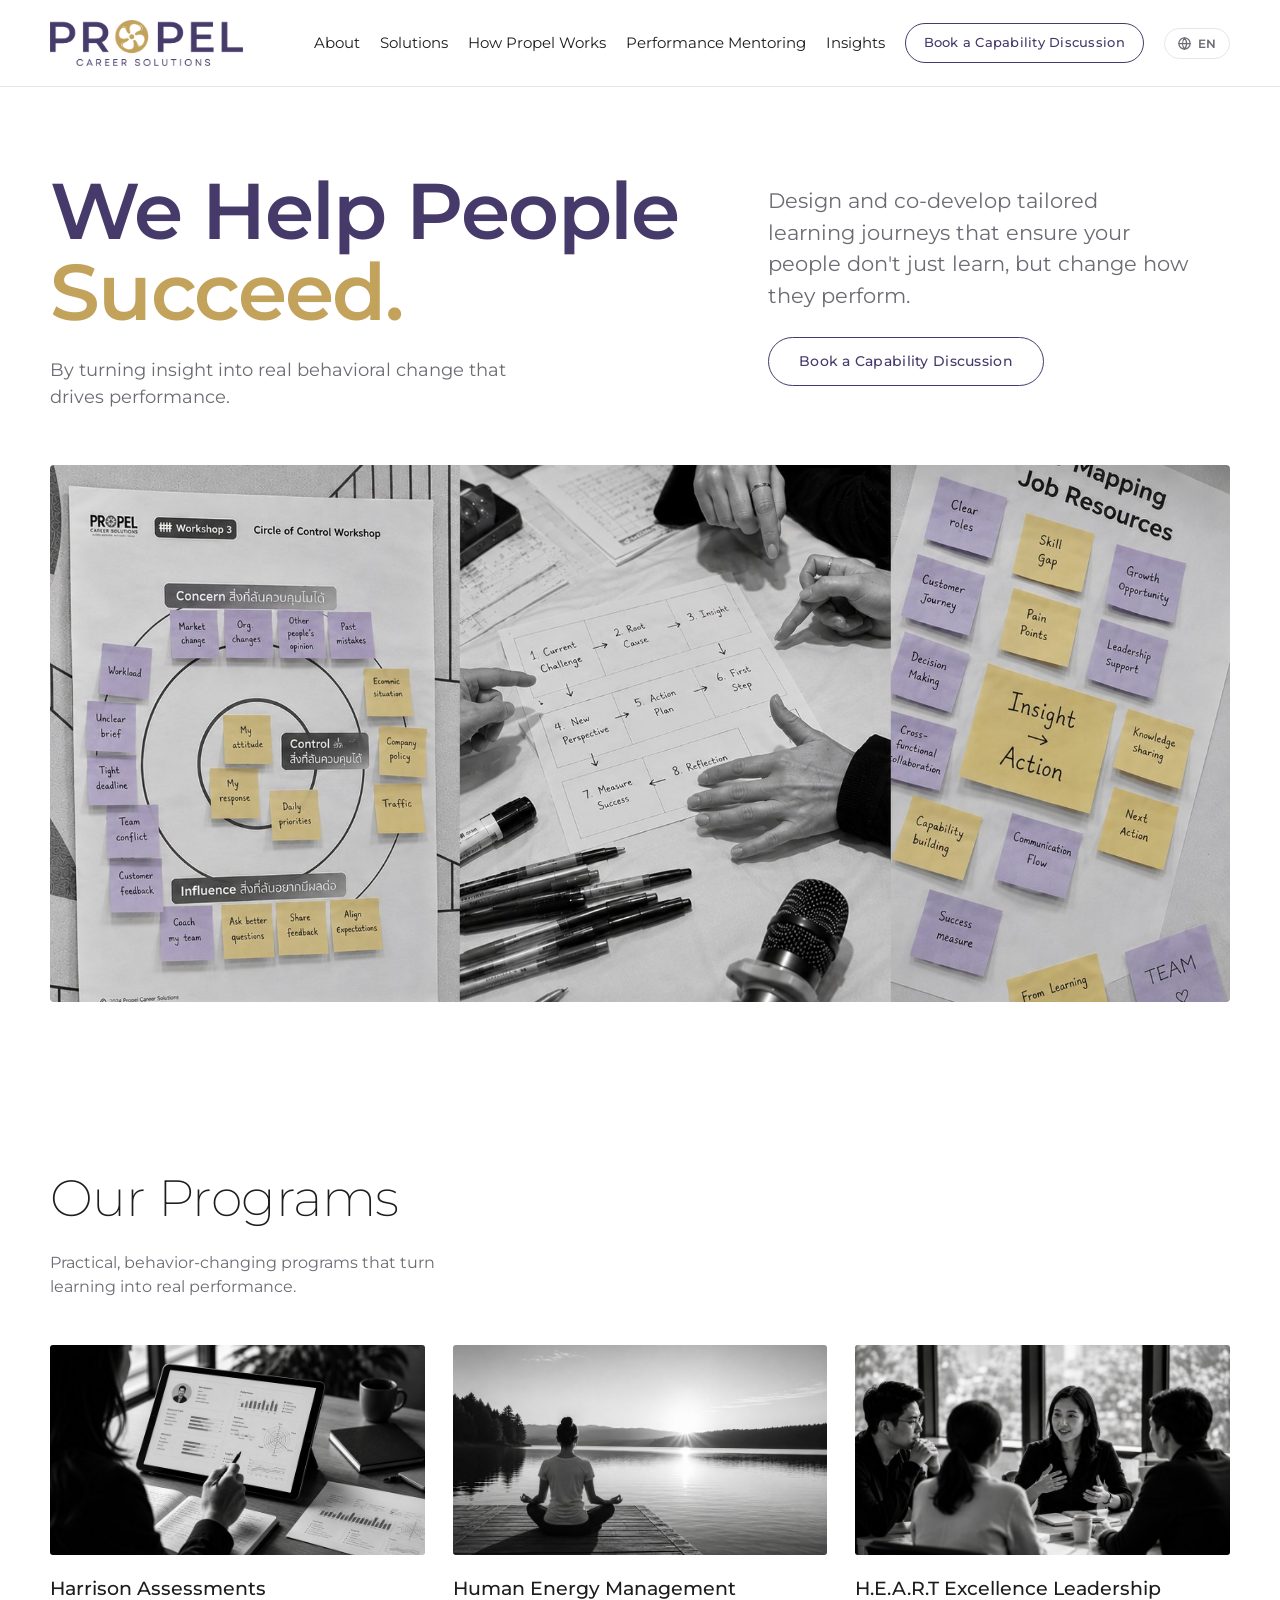
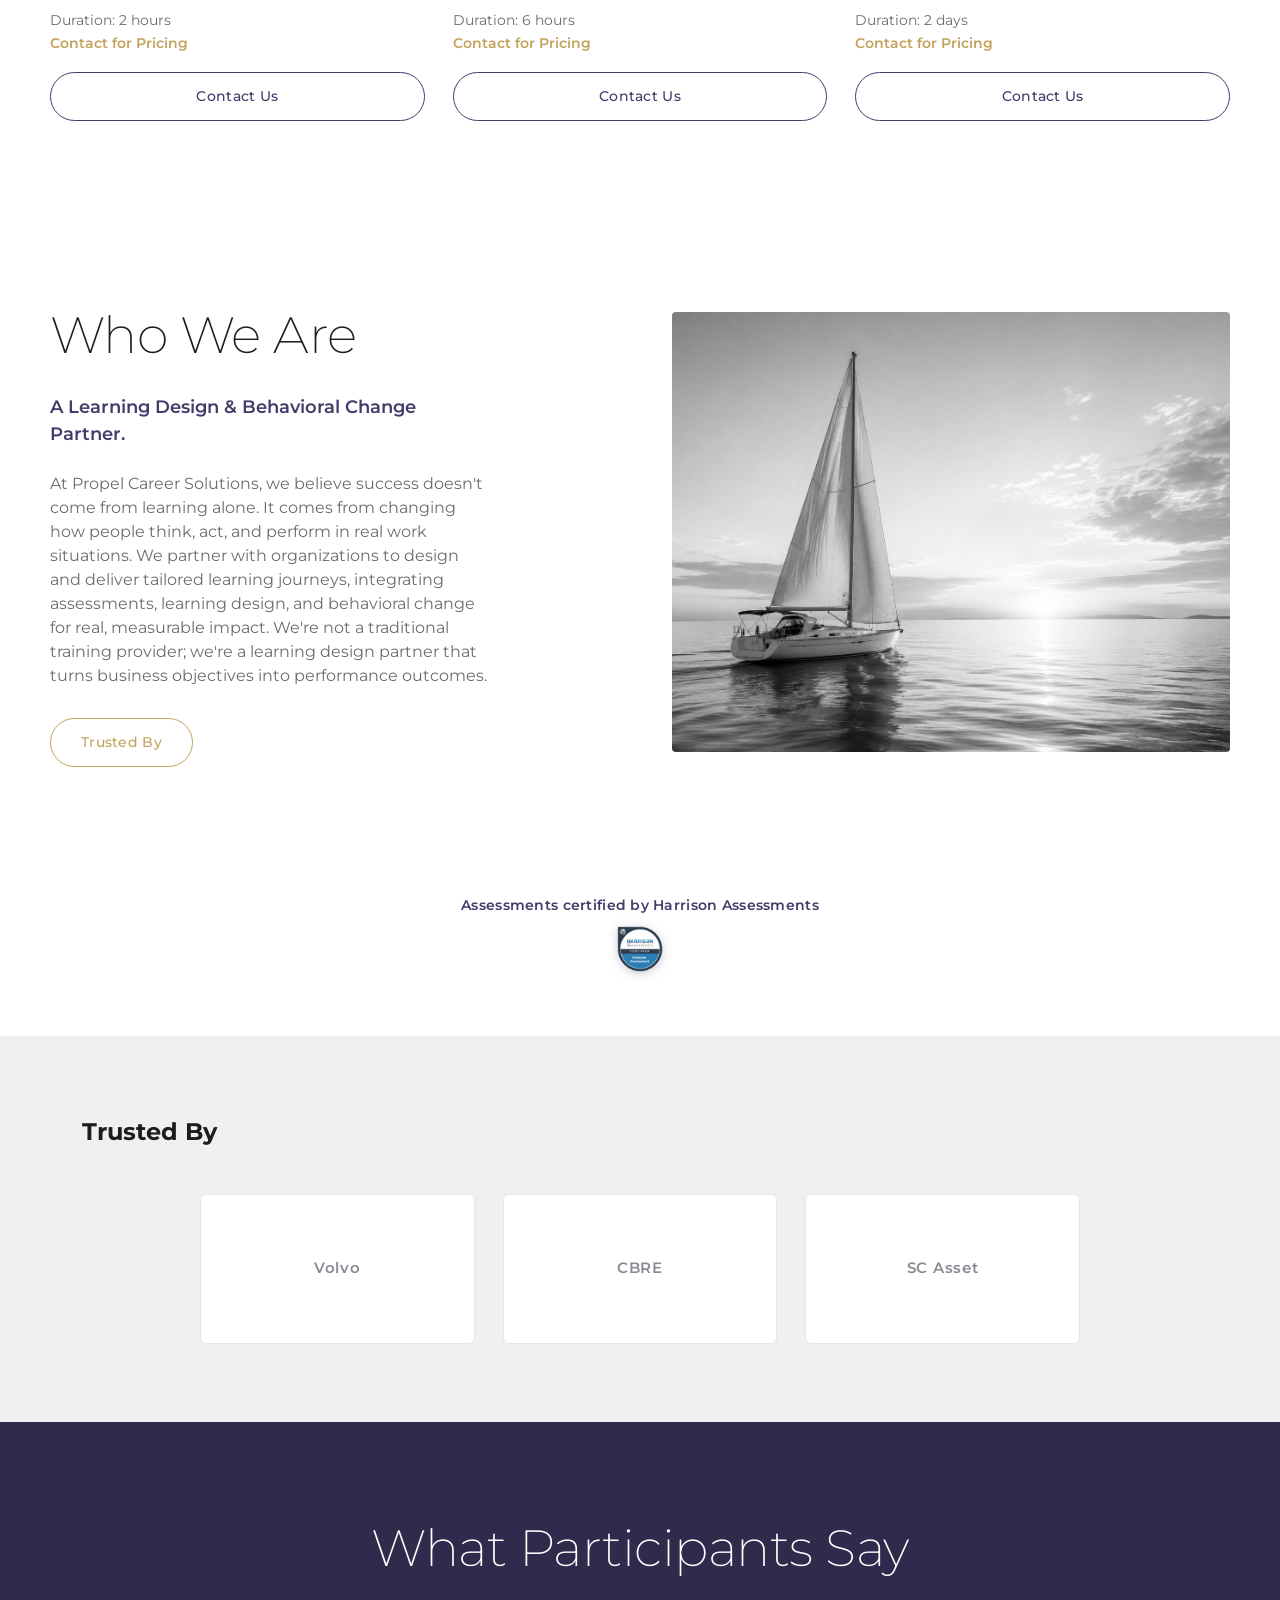
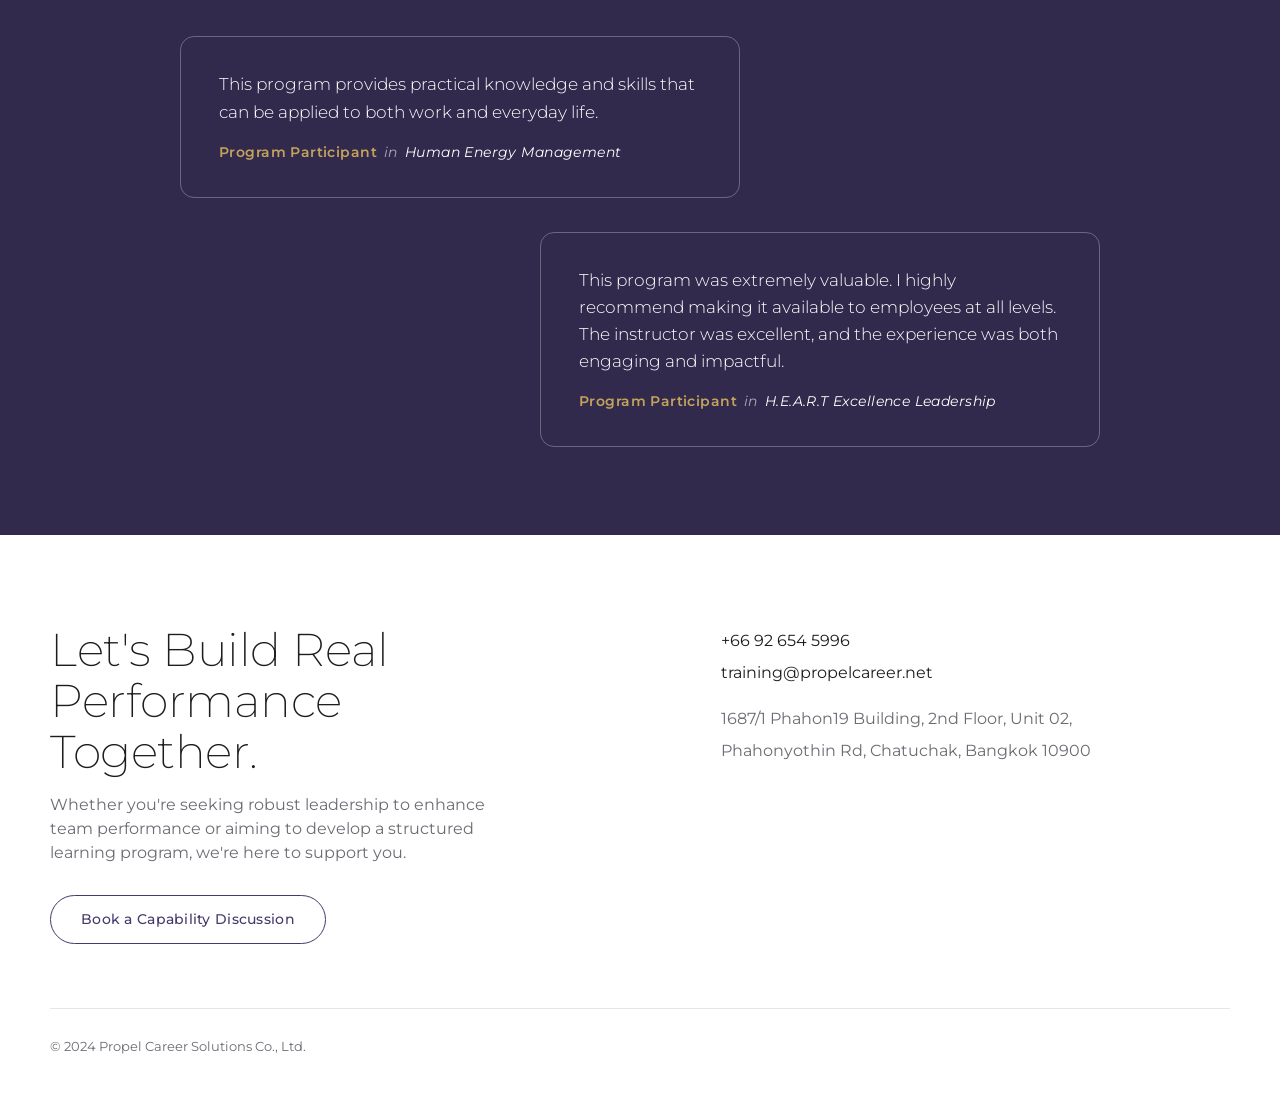
==== commit 052fe605: "Homepage: remove confidential Our Methodology (5 steps); keep Harrison certification as a slim crede" ====
--- a/index.html
+++ b/index.html
@@ -343,43 +343,9 @@
   </div>
 </section>
 
-<!-- ===================== METHODOLOGY ===================== -->
-<section class="sec wrap" id="methodology">
-  <h2 data-i18n="method_title">Our Methodology</h2>
-  <p class="lead" data-i18n="method_lead">How we turn training into lasting performance.</p>
-  <div class="method">
-    <div class="mstep certified">
-      <div class="mnum">1</div>
-      <div class="micon"><svg viewBox="0 0 48 48" fill="none" stroke="currentColor" stroke-width="2.2" stroke-linecap="round" stroke-linejoin="round"><rect x="11" y="8" width="22" height="34" rx="3"/><rect x="17" y="5" width="10" height="6" rx="2"/><circle cx="18" cy="20" r="3"/><path d="M13 30c0-3 2.2-5 5-5s5 2 5 5"/><path d="M28 18l2.5 2.5L36 15"/><path d="M28 28l2.5 2.5L36 25"/></svg></div>
-      <h3 data-i18n="m1_t">Assess</h3>
-      <p data-i18n="m1_d">Understand people before development.</p>
-    </div>
-    <div class="mstep">
-      <div class="mnum">2</div>
-      <div class="micon"><svg viewBox="0 0 48 48" fill="none" stroke="currentColor" stroke-width="2.2" stroke-linecap="round" stroke-linejoin="round"><rect x="7" y="9" width="24" height="17" rx="2"/><line x1="12" y1="15" x2="26" y2="15"/><line x1="12" y1="20" x2="21" y2="20"/><line x1="19" y1="26" x2="19" y2="31"/><line x1="12" y1="33" x2="26" y2="33"/><circle cx="38" cy="19" r="3.2"/><path d="M32 33c0-4 2.7-7 6-7s6 3 6 7"/></svg></div>
-      <h3 data-i18n="m2_t">Train</h3>
-      <p data-i18n="m2_d">Build knowledge, skills, and mindset.</p>
-    </div>
-    <div class="mstep">
-      <div class="mnum">3</div>
-      <div class="micon"><svg viewBox="0 0 48 48" fill="none" stroke="currentColor" stroke-width="2.2" stroke-linecap="round" stroke-linejoin="round"><circle cx="21" cy="27" r="14"/><circle cx="21" cy="27" r="8"/><circle cx="21" cy="27" r="2.6" fill="currentColor" stroke="none"/><line x1="24" y1="24" x2="41" y2="7"/><path d="M35 7h6v6"/></svg></div>
-      <h3 data-i18n="m3_t">Apply</h3>
-      <p data-i18n="m3_d">Turn learning into workplace action.</p>
-    </div>
-    <div class="mstep">
-      <div class="mnum">4</div>
-      <div class="micon"><svg viewBox="0 0 48 48" fill="none" stroke="currentColor" stroke-width="2.2" stroke-linecap="round" stroke-linejoin="round"><rect x="15" y="6" width="18" height="12" rx="3"/><circle cx="21" cy="12" r="1" fill="currentColor" stroke="none"/><circle cx="24" cy="12" r="1" fill="currentColor" stroke="none"/><circle cx="27" cy="12" r="1" fill="currentColor" stroke="none"/><path d="M22 18l-2 4 5-4"/><circle cx="24" cy="28" r="4.2"/><circle cx="13" cy="31" r="3.6"/><circle cx="35" cy="31" r="3.6"/><path d="M17 42c0-4 3-7 7-7s7 3 7 7"/><path d="M7 42c0-3 2-5 4.5-5.5"/><path d="M41 42c0-3-2-5-4.5-5.5"/></svg></div>
-      <h3 data-i18n="m4_t">Reinforce</h3>
-      <p data-i18n="m4_d">Strengthen new behaviors through structured follow-up.</p>
-    </div>
-    <div class="mstep">
-      <div class="mnum">5</div>
-      <div class="micon"><svg viewBox="0 0 48 48" fill="none" stroke="currentColor" stroke-width="2.2" stroke-linecap="round" stroke-linejoin="round"><line x1="9" y1="40" x2="41" y2="40"/><rect x="13" y="30" width="5" height="10"/><rect x="22" y="24" width="5" height="16"/><rect x="31" y="17" width="5" height="23"/><path d="M11 28l8-6 8 3 14-13"/><path d="M35 12h6v6"/></svg></div>
-      <h3 data-i18n="m5_t">Measure</h3>
-      <p data-i18n="m5_d">Evaluate behavioral change and business impact.</p>
-    </div>
-  </div>
-  <div class="method-cert"><span data-i18n="method_cert">Certified by Harrison Assessments</span><img src="assets/harrison-certified.png" alt="Harrison Assessments Certified — Employee Development" /></div>
+<!-- ===================== CERTIFICATION ===================== -->
+<section class="wrap" id="certification" style="padding:40px 0 64px">
+  <div class="method-cert" style="margin-top:0"><span data-i18n="method_cert">Certified by Harrison Assessments</span><img src="assets/harrison-certified.png" alt="Harrison Assessments Certified — Employee Development" /></div>
 </section>
 
 <!-- ===================== CLIENTS ===================== -->
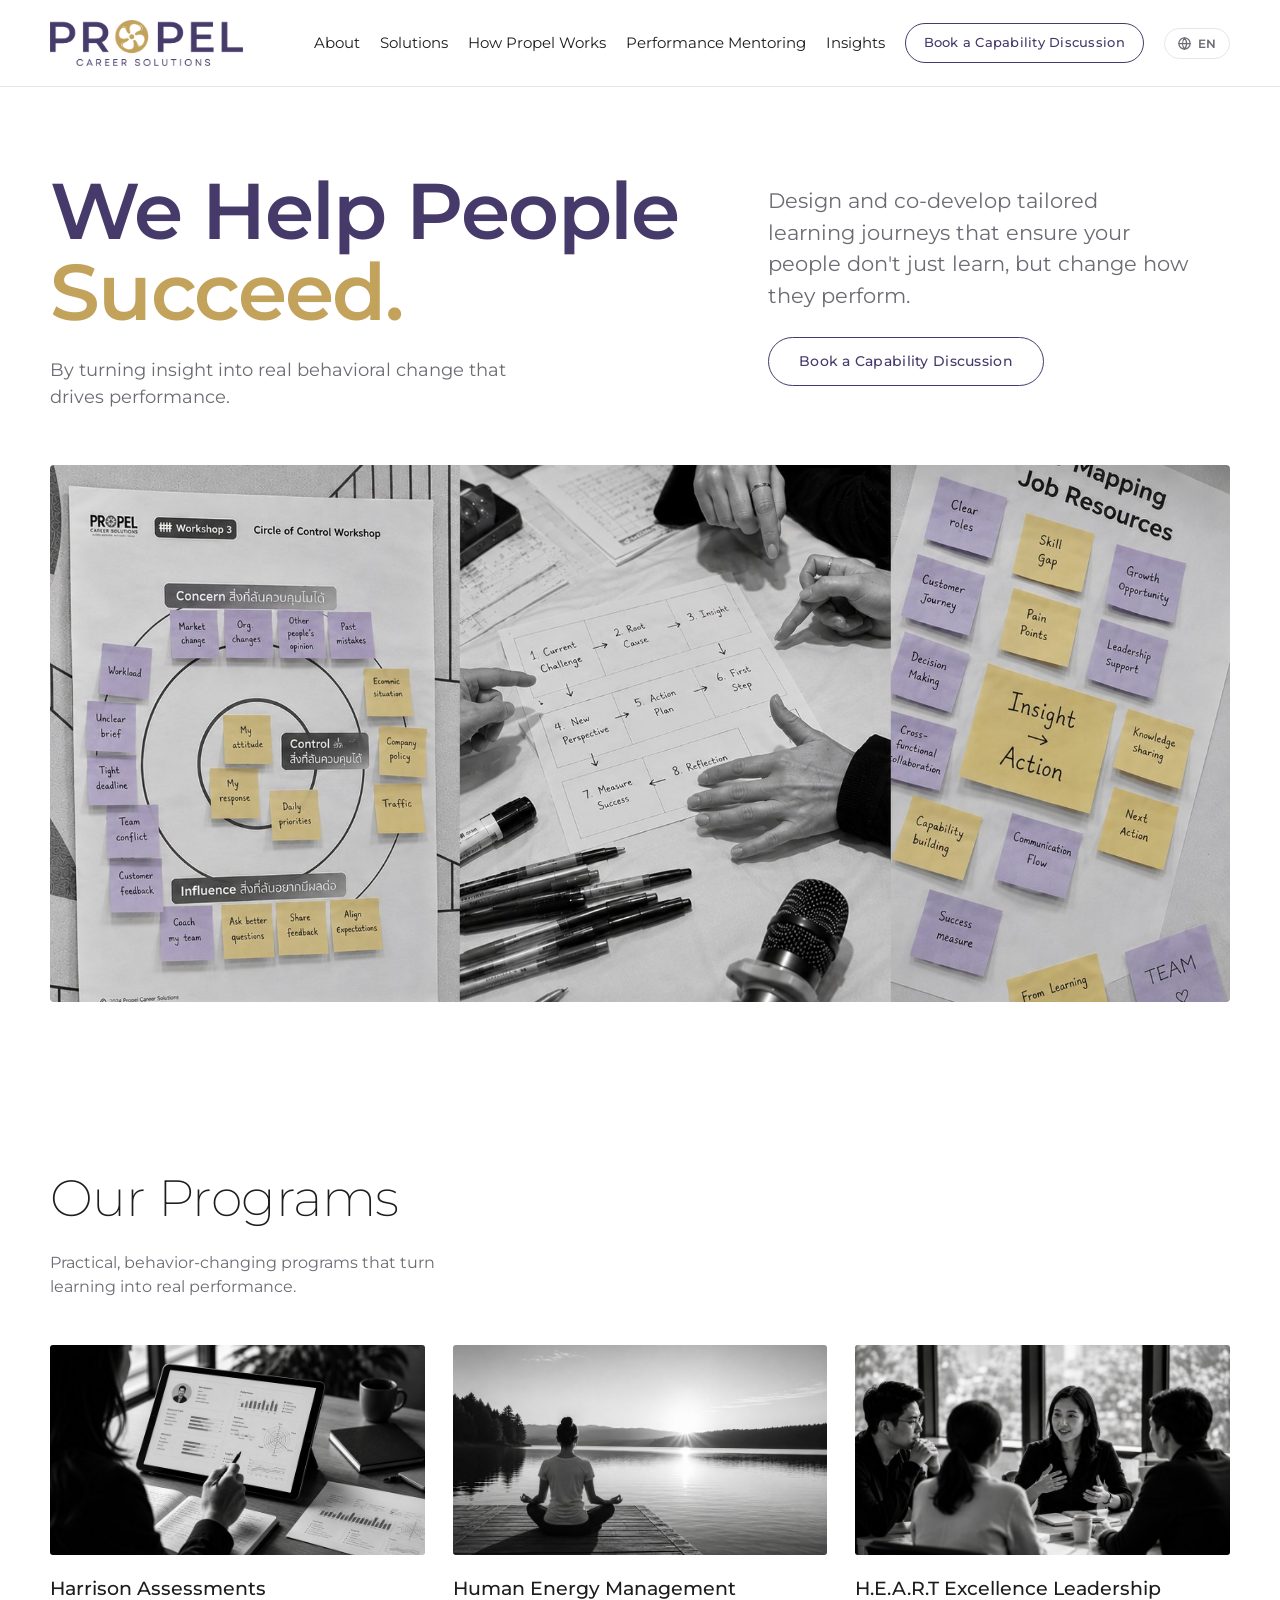
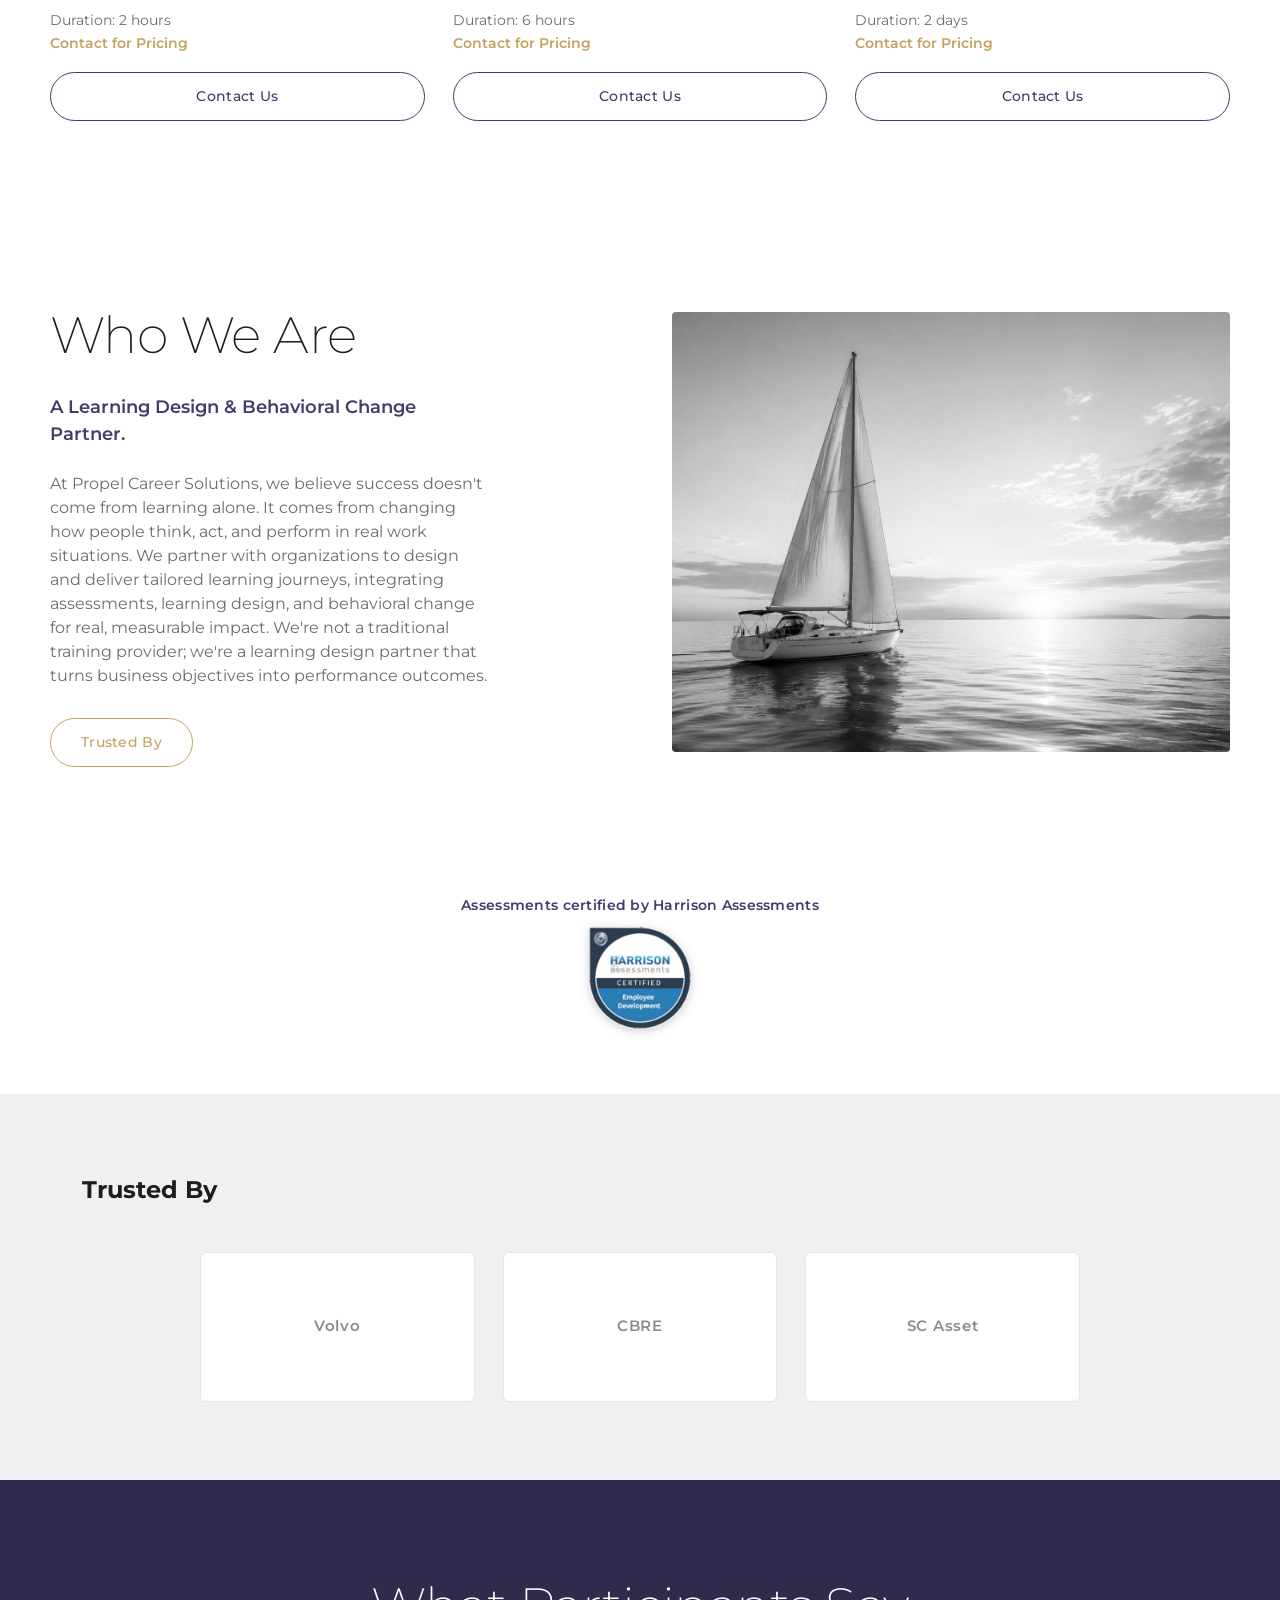
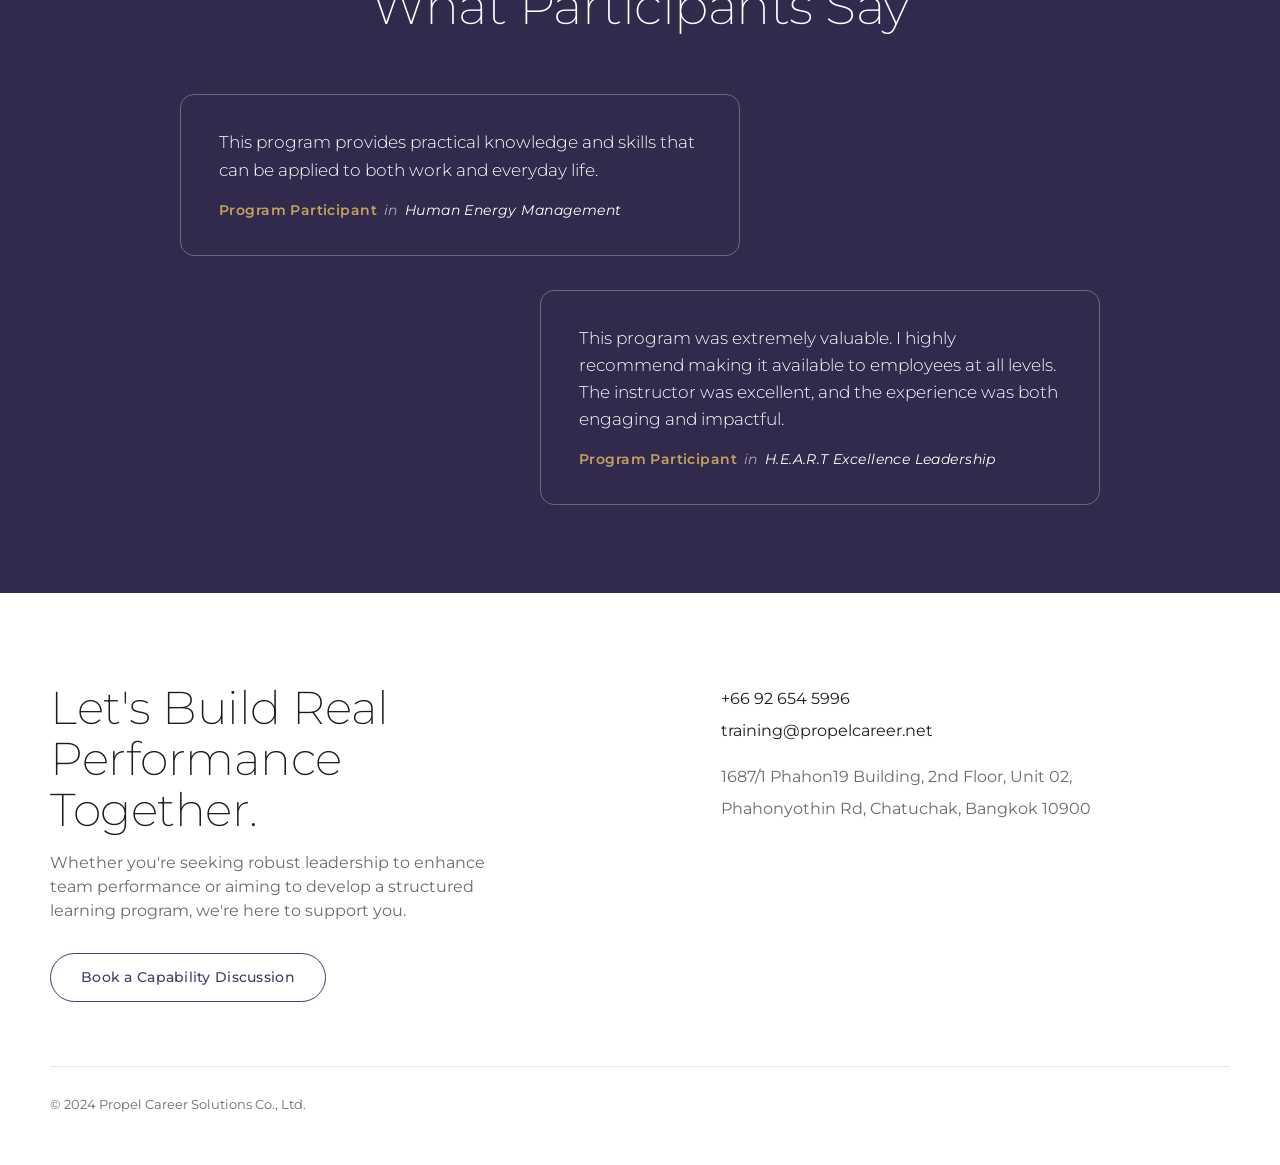
==== commit ad29a4db: "Homepage: enlarge Harrison certification badge (46px -> 104px) Co-Authored-By: Claude Opus 4.8 <nore" ====
--- a/index.html
+++ b/index.html
@@ -141,7 +141,7 @@
   .mstep::after{content:"";display:block;width:26px;height:2px;background:var(--gold);border-radius:2px;margin:16px auto 0}
   .micon{position:relative}
   .method-cert{display:flex;flex-direction:column;align-items:center;gap:10px;margin-top:38px}
-  .method-cert img{width:46px;height:46px;filter:drop-shadow(0 2px 5px rgba(70,58,107,.25))}
+  .method-cert img{width:104px;height:auto;filter:drop-shadow(0 2px 5px rgba(70,58,107,.25))}
   .method-cert span{font-size:14px;font-weight:600;color:var(--purple);letter-spacing:.02em}
   @media(max-width:860px){.method{grid-template-columns:1fr 1fr;gap:14px}}
   @media(max-width:480px){.method{grid-template-columns:1fr}}
